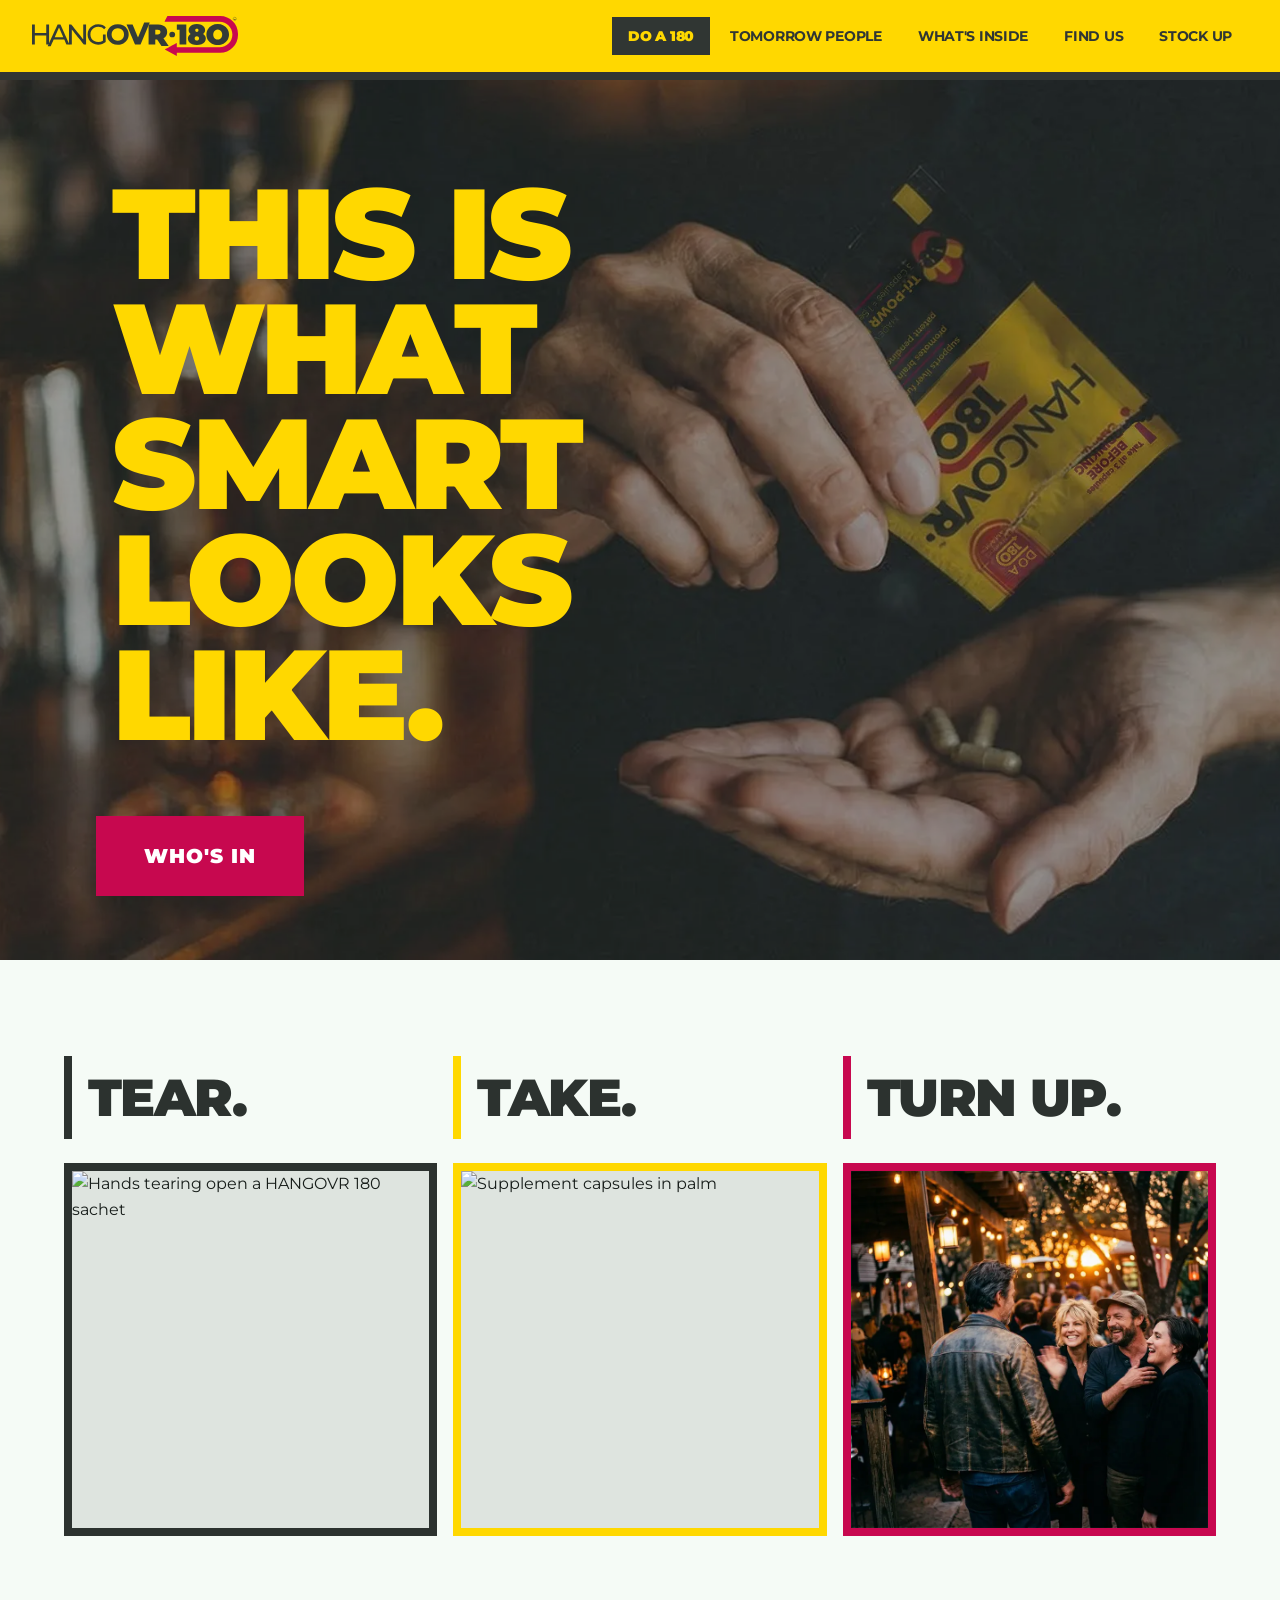
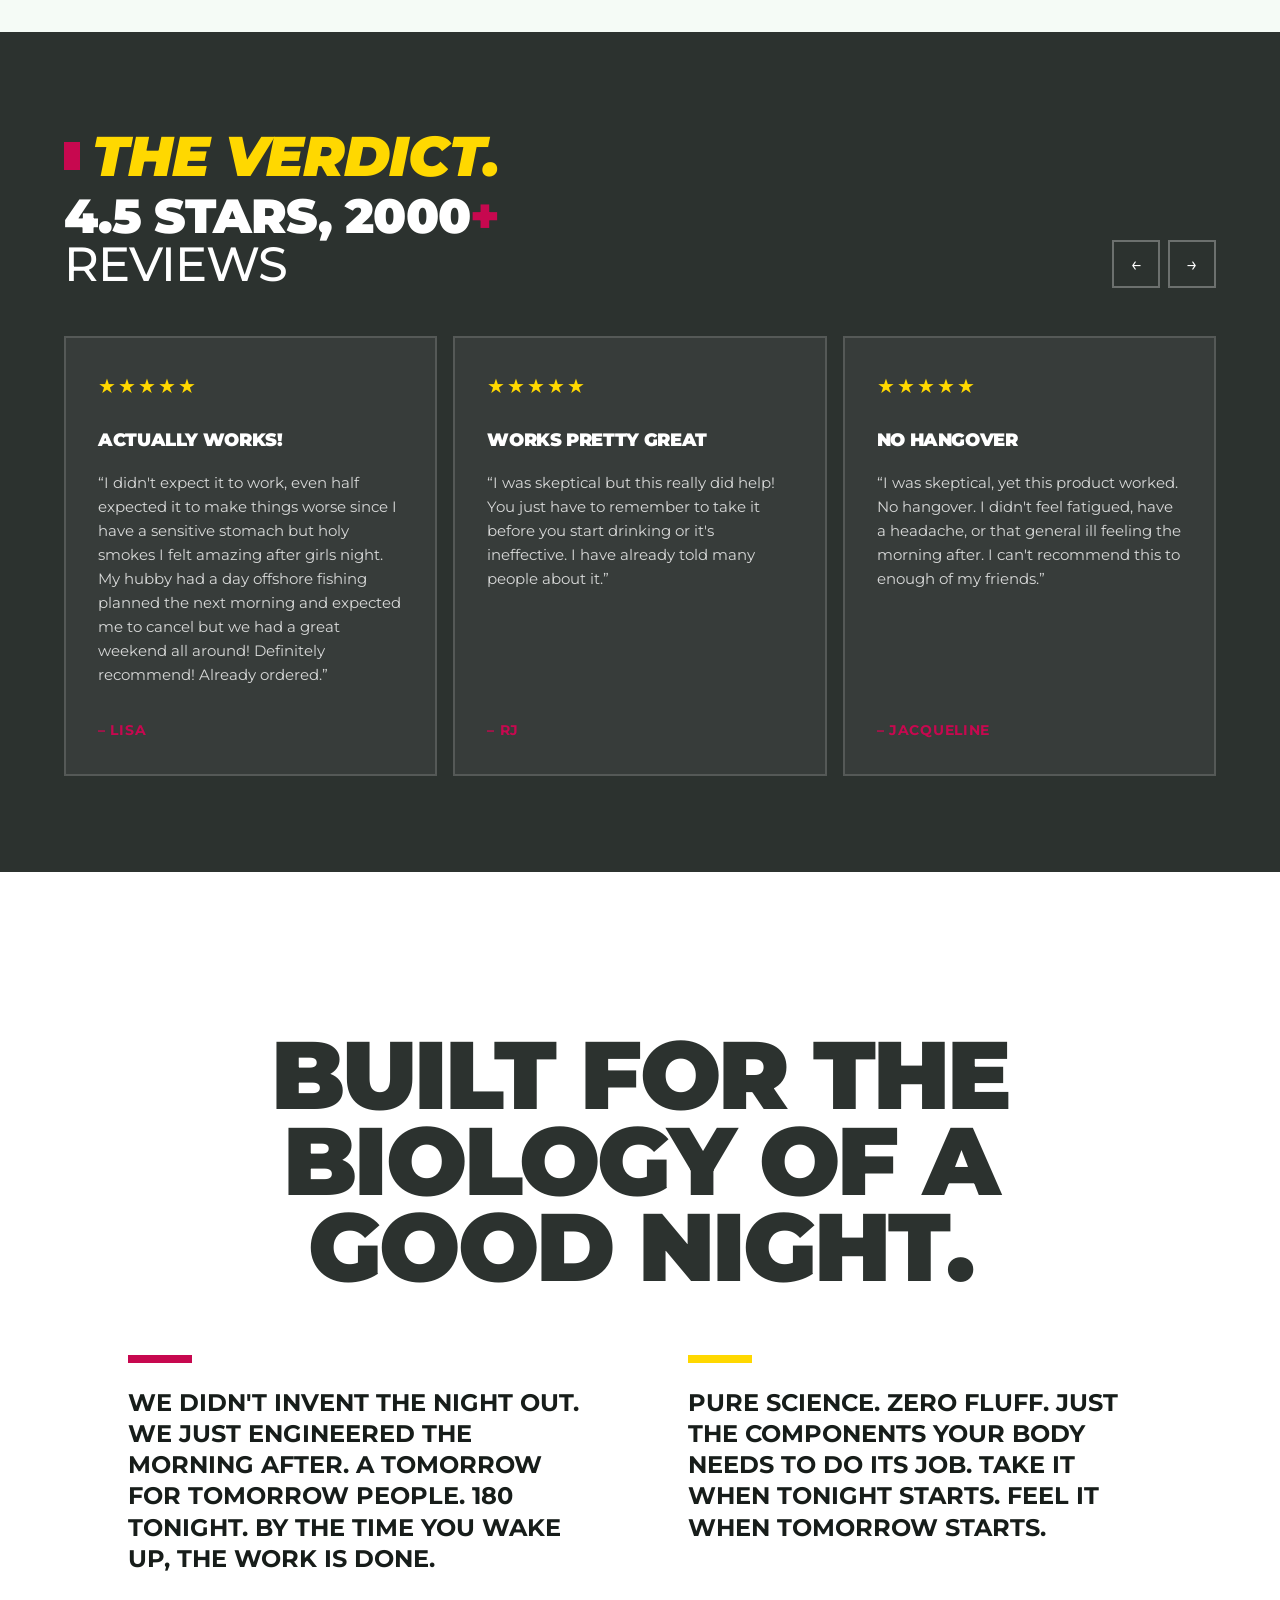
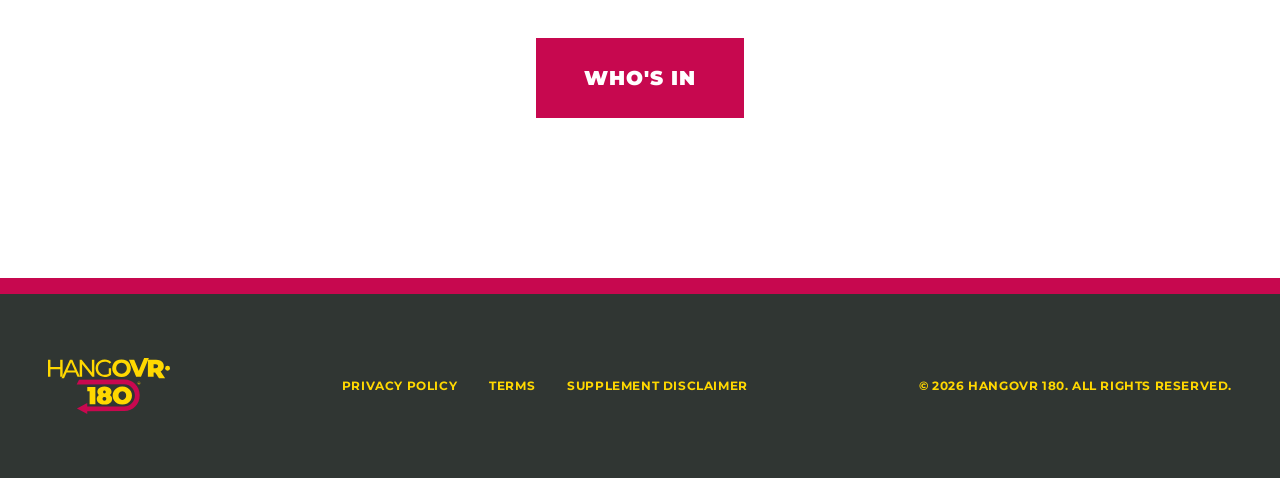
==== doa180.html @ bd564c83 "Add files via upload" ====
<!DOCTYPE html>
<html lang="en">
<head>
<meta charset="utf-8"/>
<meta name="viewport" content="width=device-width, initial-scale=1.0"/>
<title>HANGOVR 180 | DO A 180</title>
<link href="https://fonts.googleapis.com/css2?family=Montserrat:ital,wght@0,400;0,500;0,700;0,900;1,400;1,700&display=swap" rel="stylesheet"/>
<link href="global.css" rel="stylesheet"/>
<style>
/* Hero */
.hero{position:relative;background:#2c322f;min-height:85vh;display:flex;align-items:center;overflow:hidden}
.hero__img{position:absolute;inset:0;width:100%;height:100%;object-fit:cover;opacity:0.55}
.hero__content{position:relative;z-index:2;width:100%;padding:3rem 2rem;display:flex;flex-direction:column;align-items:flex-start}
.hero__headline-wrap{max-width:42rem;padding:2rem}
.hero__headline{font-size:clamp(3rem,10vw,5rem);font-weight:900;text-transform:uppercase;letter-spacing:-0.03em;line-height:0.9;color:#FFD800}
.hero__cta{margin-top:2rem;padding-left:2rem}

/* Steps */
.steps{padding:6rem 2rem;background:#f5fbf6}
.steps__grid{display:grid;grid-template-columns:1fr;gap:3rem}
.step__meta{margin-bottom:1.5rem;display:flex;flex-direction:column;align-items:flex-start}
.step__title{font-size:clamp(2.5rem,5vw,3.25rem);font-weight:900;text-transform:uppercase;letter-spacing:-0.03em;color:#2c322f;padding-left:1rem}
.step__title span{font-weight:400;color:#5a605c}
.step:nth-child(1) .step__title{border-left:8px solid #2c322f}
.step:nth-child(2) .step__title{border-left:8px solid #FFD800}
.step:nth-child(3) .step__title{border-left:8px solid #C7084F}
.step__img-wrap{aspect-ratio:1;overflow:hidden;background:#dee4df}
.step:nth-child(1) .step__img-wrap{border:8px solid #2c322f}
.step:nth-child(2) .step__img-wrap{border:8px solid #FFD800}
.step:nth-child(3) .step__img-wrap{border:8px solid #C7084F}
.step__img-wrap img{width:100%;height:100%;object-fit:cover}

/* Reviews Carousel */
.reviews{background:#2c322f;padding:6rem 2rem;overflow:hidden}
.reviews__inner{max-width:80rem;margin:0 auto}
.reviews__header{display:flex;flex-direction:column;gap:1.5rem;margin-bottom:3rem}
.reviews__header-left{display:flex;flex-direction:column;gap:0.5rem}
.reviews__verdict{display:flex;align-items:center;gap:0.75rem}
.reviews__verdict-accent{width:1rem;height:1.75rem;background:#C7084F;flex-shrink:0}
.reviews__verdict-text{font-size:clamp(2rem,5vw,3.5rem);font-weight:900;font-style:italic;color:#FFD800;text-transform:uppercase;letter-spacing:-0.02em;line-height:1}
.reviews__stats{font-size:clamp(1.75rem,4vw,3rem);font-weight:900;text-transform:uppercase;letter-spacing:-0.02em;line-height:1}
.reviews__stats-yellow{color:#FFD800}
.reviews__stats-red{color:#C7084F}
.reviews__stats-white{color:#fff;font-weight:500}
.reviews__arrows{display:flex;gap:0.5rem;margin-top:0.5rem}
.reviews__arrow{width:3rem;height:3rem;border:2px solid rgba(255,255,255,0.3);background:transparent;color:#fff;display:flex;align-items:center;justify-content:center;font-size:1.25rem;cursor:pointer;transition:all 0.2s}
.reviews__arrow:hover{border-color:#FFD800;color:#FFD800}

.reviews__track-wrap{overflow:hidden;position:relative}
.reviews__track{display:flex;gap:1rem;transition:transform 0.5s ease}
.review-card{width:85%;border:2px solid rgba(255,255,255,0.15);background:rgba(255,255,255,0.05);padding:2rem;display:flex;flex-direction:column;justify-content:space-between;flex-shrink:0}
.review-card__stars{margin-bottom:1.5rem;font-size:1.25rem;letter-spacing:0.1em}
.review-card__star--filled{color:#FFD800}
.review-card__star--empty{color:rgba(255,255,255,0.2)}
.review-card__title{font-size:1.125rem;font-weight:900;text-transform:uppercase;letter-spacing:-0.02em;color:#fff;margin-bottom:1rem}
.review-card__body{font-size:0.9375rem;line-height:1.6;color:rgba(255,255,255,0.8);margin-bottom:2rem;flex-grow:1}
.review-card__name{font-size:0.875rem;font-weight:700;text-transform:uppercase;letter-spacing:0.05em;color:#C7084F}

/* Review dots (mobile only) */
.reviews__dots{display:flex;justify-content:center;gap:0.5rem;margin-top:1.5rem}
.reviews__dot{width:0.5rem;height:0.5rem;border-radius:50%;background:rgba(255,255,255,0.25);border:none;padding:0;cursor:pointer;transition:background 0.2s}
.reviews__dot--active{background:#FFD800}

/* Biology */
.biology{padding:6rem 2rem;background:#ffffff;text-align:center}
.biology__inner{max-width:64rem;margin:0 auto}
.biology__headline{font-size:clamp(3rem,8vw,6rem);font-weight:900;text-transform:uppercase;letter-spacing:-0.03em;color:#2c322f;margin-bottom:4rem;line-height:0.9}
.biology__cols{display:grid;grid-template-columns:1fr;gap:3rem;text-align:left;margin-bottom:4rem}
.biology__bar{width:4rem;height:0.5rem;margin-bottom:1.5rem}
.biology__bar--mag{background:#C7084F}
.biology__bar--yel{background:#FFD800}
.biology__text{font-size:clamp(1.125rem,2vw,1.5rem);font-weight:700;line-height:1.3;text-transform:uppercase}
.biology__cta{text-align:center}

/* Landscape hero overrides */
@media(orientation:landscape) and (max-height:500px){
  .hero{min-height:50vh}
  .hero__headline{font-size:clamp(2rem,6vw,3.5rem)}
  .hero__img{object-position:70% center}
}

@media(min-width:768px){
  .hero__content{padding:4rem}
  .hero__headline-wrap{padding:2rem 3rem}
  .hero__headline{font-size:clamp(5rem,10vw,8rem)}
  .steps{padding:6rem 4rem}
  .steps__grid{grid-template-columns:1fr 1fr 1fr;gap:1rem}
  .reviews{padding:6rem 4rem}
  .reviews__header{flex-direction:row;justify-content:space-between;align-items:flex-end}
  .reviews__arrows{margin-top:0}
  .review-card{width:calc((100% - 2rem) / 3)}
  .reviews__dots{display:none}
  .biology{padding:10rem 4rem}
  .biology__cols{grid-template-columns:1fr 1fr;gap:6rem}
}
</style>
</head>
<body>

<nav class="nav">
  <a href="index.html" class="nav__logo">
    <img src="images/logo.svg" alt="HANGOVR 180"/>
  </a>
  <div class="nav__links">
    <a href="doa180.html" class="nav__link nav__link--active">DO A 180</a>
    <a href="whos-in.html" class="nav__link">TOMORROW PEOPLE</a>
    <a href="inside.html" class="nav__link">WHAT'S INSIDE</a>
    <a href="find-us.html" class="nav__link">FIND US</a>
    <a href="stock-up.html" class="nav__link">STOCK UP</a>
  </div>
  <button class="nav__mobile-btn" aria-label="Open menu" onclick="document.getElementById('mm').classList.toggle('is-open');var o=document.getElementById('mm').classList.contains('is-open');this.setAttribute('aria-label',o?'Close menu':'Open menu')"><svg width="28" height="28" viewBox="0 0 24 24" fill="none" stroke="currentColor" stroke-width="2.5" stroke-linecap="round"><line x1="3" y1="6" x2="21" y2="6"/><line x1="3" y1="12" x2="21" y2="12"/><line x1="3" y1="18" x2="21" y2="18"/></svg></button>
</nav>
<div id="mm" class="mobile-menu">
  <a href="doa180.html">DO A 180</a>
  <a href="whos-in.html">TOMORROW PEOPLE</a>
  <a href="inside.html">WHAT'S INSIDE</a>
  <a href="find-us.html">FIND US</a>
  <a href="stock-up.html">STOCK UP</a>
</div>

<main>

<section class="hero">
  <picture>
    <source media="(max-width:767px)" srcset="images/hero-doa180-mobile-portrait.webp"/>
    <source media="(max-width:1023px) and (orientation:landscape)" srcset="images/hero-doa180-mobile-landscape.webp"/>
    <img src="images/hero-doa180-desktop.webp" alt="Man holding HANGOVR 180 pouch at a bar" class="hero__img"/>
  </picture>
  <div class="hero__content">
    <div class="hero__headline-wrap">
      <h1 class="hero__headline">THIS IS WHAT<br/>SMART LOOKS LIKE.</h1>
    </div>
    <div class="hero__cta">
      <a href="whos-in.html" class="btn-primary">WHO'S IN</a>
    </div>
  </div>
</section>

<section class="steps">
  <div class="steps__grid">
    <div class="step">
      <div class="step__meta"><h3 class="step__title">TEAR.</h3></div>
      <div class="step__img-wrap"><img src="images/step-tear.webp" alt="Hands tearing open a HANGOVR 180 sachet" loading="lazy"/></div>
    </div>
    <div class="step">
      <div class="step__meta"><h3 class="step__title">TAKE.</h3></div>
      <div class="step__img-wrap"><img src="images/step-take.webp" alt="Supplement capsules in palm" loading="lazy"/></div>
    </div>
    <div class="step">
      <div class="step__meta"><h3 class="step__title">TURN UP.</h3></div>
      <div class="step__img-wrap"><img src="images/step-turnup.webp" alt="Crowd at an Austin party" loading="lazy"/></div>
    </div>
  </div>
</section>

<section class="reviews">
  <div class="reviews__inner">
    <div class="reviews__header">
      <div class="reviews__header-left">
        <div class="reviews__verdict">
          <div class="reviews__verdict-accent"></div>
          <span class="reviews__verdict-text">THE VERDICT.</span>
        </div>
        <div class="reviews__stats">
          <span style="color:#fff">4.5 STARS, 2000</span><span class="reviews__stats-red">+</span><br/>
          <span class="reviews__stats-white">REVIEWS</span>
        </div>
      </div>
      <div class="reviews__arrows">
        <button class="reviews__arrow" id="rev-prev" aria-label="Previous reviews">&larr;</button>
        <button class="reviews__arrow" id="rev-next" aria-label="Next reviews">&rarr;</button>
      </div>
    </div>
    <div class="reviews__track-wrap">
      <div class="reviews__track" id="reviews-track"></div>
    </div>
    <div class="reviews__dots" id="reviews-dots"></div>
  </div>
</section>

<section class="biology">
  <div class="biology__inner">
    <h2 class="biology__headline">BUILT FOR THE BIOLOGY OF A GOOD NIGHT.</h2>
    <div class="biology__cols">
      <div>
        <div class="biology__bar biology__bar--mag"></div>
        <p class="biology__text">We didn't invent the night out. We just engineered the morning after. A tomorrow for tomorrow people. 180 tonight. By the time you wake up, the work is done.</p>
      </div>
      <div>
        <div class="biology__bar biology__bar--yel"></div>
        <p class="biology__text">Pure science. Zero fluff. Just the components your body needs to do its job. Take it when tonight starts. Feel it when tomorrow starts.</p>
      </div>
    </div>
    <div class="biology__cta">
      <a href="whos-in.html" class="btn-primary">WHO'S IN</a>
    </div>
  </div>
</section>

</main>

<footer class="footer">
  <div class="footer__brand"><img src="images/footer-logo.svg" alt="HANGOVR 180" class="footer__logo-img"/></div>
  <div class="footer__links">
    <a href="#">Privacy Policy</a>
    <a href="#">Terms</a>
    <a href="#">Supplement Disclaimer</a>
  </div>
  <div class="footer__copy">&copy; 2026 HANGOVR 180. ALL RIGHTS RESERVED.</div>
</footer>

<script>
(function(){
  var reviews = [
    {"name":"Lisa","title":"Actually works!","rating":5,"review":"I didn't expect it to work, even half expected it to make things worse since I have a sensitive stomach but holy smokes I felt amazing after girls night. My hubby had a day offshore fishing planned the next morning and expected me to cancel but we had a great weekend all around! Definitely recommend! Already ordered."},
    {"name":"RJ","title":"Works pretty great","rating":5,"review":"I was skeptical but this really did help! You just have to remember to take it before you start drinking or it's ineffective. I have already told many people about it."},
    {"name":"Jacqueline","title":"No hangover","rating":5,"review":"I was skeptical, yet this product worked. No hangover. I didn't feel fatigued, have a headache, or that general ill feeling the morning after. I can't recommend this to enough of my friends."},
    {"name":"Mckenzie","title":"Works great!","rating":5,"review":"I've tried different brands of these in the past but they never really worked so I was actually surprised at how well these worked! I felt more energetic and less fatigued than usual after taking. Would definitely recommend!"},
    {"name":"Fay","title":"Give a boost","rating":5,"review":"Gave me a noticeable boost after a long night - no heavy grogginess, just a cleaner, more alert feeling. I like that it focuses on proactive cellular protection, so it feels like I'm doing more than just masking symptoms. Easy to take and didn't upset my stomach."},
    {"name":"Bobbie","title":"Kept the hangover away","rating":5,"review":"I decided to try it before a bachelorette party. I usually don't drink much - more than two drinks is rare for me - but that night I definitely indulged. The next morning, I was amazed at how good I felt. This was an absolute life saver!"},
    {"name":"Emma","title":"It actually works with no side jitters!","rating":5,"review":"The girls came over for a cookout and we got into the wine and a shot or two of tequila. I had no headache and no fatigue. I've tried this type of product before, but the amount of caffeine in them gives me that zoomie feeling that I hate. This stuff had no side effects at all."},
    {"name":"Ramona","title":"Awesome","rating":5,"review":"As I've gotten older 2 drinks can give me a headache and this really helped prevent that."},
    {"name":"Herbie","title":"What hangover....","rating":5,"review":"I have tried many remedies to recover from a hangover. This one is the best I've used. Shorter recovery time, more energy, and even waking up on time. I highly recommend this product for those who go out and like to party."},
    {"name":"Brittany","title":"It works!","rating":5,"review":"I was skeptical, but after a night out with the girls, I woke up and realized this stuff is amazing! No groggy head, or sick stomach! I felt so much more energized as well! I love this stuff!"},
    {"name":"Jessica","title":"Great","rating":5,"review":"I got this as a sample. Tried it twice. Then purchased more because I loved that I was waking up more refreshed even if I had not been drinking the night before. Great product."},
    {"name":"Leslie","title":"Was Skeptic - Not Anymore!","rating":5,"review":"I followed the instructions and after a girls' night out, I felt noticeably better than I ever had! I was more productive, less foggy, didn't have a headache or tummy troubles, none of it! I am a believer and it's already in my cart to buy!"},
    {"name":"Irina","title":"Morning definitely brighter","rating":5,"review":"I did feel much better and alert in the morning after a small party. I consumed a few glasses of wine and my overall function was way better. Just three capsules before the drinking and you are set."},
    {"name":"Lee","title":"Great & will recommend","rating":5,"review":"Greatly helped with not getting a terrible hangover the next day. No negative side effects. Definitely helped eliminate nausea and headache the day after."},
    {"name":"Jack","title":"Performed better than most","rating":4,"review":"I've tried a few similar supplements, and Hangovr-180 performed better than most. I took it before drinking, and while I didn't feel completely unaffected the next day, I definitely felt more functional - less groggy, more clear-headed."},
    {"name":"Jennifer","title":"Decent Hangover Protection","rating":4,"review":"Started getting hangovers once I reached a certain phase of life and thought I'd try this. I took the product with water shortly before drinking. I woke up at my normal time without a headache, so this worked pretty well."},
    {"name":"Evan","title":"Much better","rating":5,"review":"I felt less dehydrated and more alert the next day. Noticeable difference in overall well-being and way less discomfort. Less of that yucky hangover feeling."},
    {"name":"Yvonne","title":"It works","rating":5,"review":"We aren't heavy drinkers, but now and then we party. Last time we took Hangovr 180, and felt rested and not sluggish the next morning from drinking the night before. It works!"}
  ];

  var track = document.getElementById('reviews-track');
  var dotsWrap = document.getElementById('reviews-dots');
  var html = '';
  for (var i = 0; i < reviews.length; i++) {
    var r = reviews[i];
    var stars = '';
    for (var s = 0; s < 5; s++) {
      if (s < r.rating) {
        stars += '<span class="review-card__star--filled">&#9733;</span>';
      } else {
        stars += '<span class="review-card__star--empty">&#9734;</span>';
      }
    }
    html += '<div class="review-card">' +
      '<div>' +
      '<div class="review-card__stars">' + stars + '</div>' +
      '<h4 class="review-card__title">' + r.title + '</h4>' +
      '<p class="review-card__body">\u201C' + r.review + '\u201D</p>' +
      '</div>' +
      '<p class="review-card__name">\u2013 ' + r.name.toUpperCase() + '</p>' +
      '</div>';
  }
  track.innerHTML = html;

  var pos = 0;
  var autoTimer;

  function getPerPage() {
    return window.innerWidth >= 768 ? 3 : 1;
  }

  function totalPages() {
    return Math.ceil(reviews.length / getPerPage());
  }

  function buildDots() {
    var tp = totalPages();
    var dotHtml = '';
    for (var d = 0; d < tp; d++) {
      dotHtml += '<button class="reviews__dot' + (d === pos ? ' reviews__dot--active' : '') + '" data-page="' + d + '" aria-label="Go to page ' + (d + 1) + '"></button>';
    }
    dotsWrap.innerHTML = dotHtml;
    var dotBtns = dotsWrap.querySelectorAll('.reviews__dot');
    for (var b = 0; b < dotBtns.length; b++) {
      dotBtns[b].addEventListener('click', function() {
        pos = parseInt(this.getAttribute('data-page'));
        slide();
        updateDots();
        resetAuto();
      });
    }
  }

  function updateDots() {
    var dots = dotsWrap.querySelectorAll('.reviews__dot');
    for (var d = 0; d < dots.length; d++) {
      dots[d].classList.toggle('reviews__dot--active', d === pos);
    }
  }

  function slide() {
    var cards = track.querySelectorAll('.review-card');
    if (!cards.length) return;
    var perPage = getPerPage();
    var cardWidth = cards[0].offsetWidth;
    var gap = 16;
    var offset = pos * (perPage * (cardWidth + gap));
    track.style.transform = 'translateX(-' + offset + 'px)';
  }

  function next() {
    pos = (pos + 1) % totalPages();
    slide();
    updateDots();
  }

  function prev() {
    pos = (pos - 1 + totalPages()) % totalPages();
    slide();
    updateDots();
  }

  function resetAuto() {
    clearInterval(autoTimer);
    autoTimer = setInterval(next, 60000);
  }

  document.getElementById('rev-next').addEventListener('click', function() {
    next();
    resetAuto();
  });

  document.getElementById('rev-prev').addEventListener('click', function() {
    prev();
    resetAuto();
  });

  var startX = 0;
  var isDragging = false;
  track.addEventListener('touchstart', function(e) {
    startX = e.touches[0].clientX;
    isDragging = true;
  }, {passive: true});
  track.addEventListener('touchend', function(e) {
    if (!isDragging) return;
    isDragging = false;
    var diff = startX - e.changedTouches[0].clientX;
    if (Math.abs(diff) > 50) {
      if (diff > 0) next(); else prev();
      resetAuto();
    }
  }, {passive: true});

  window.addEventListener('resize', function() {
    if (pos >= totalPages()) pos = 0;
    buildDots();
    slide();
  });

  buildDots();
  autoTimer = setInterval(next, 60000);
})();
</script>

</body>
</html>
---- global.css ----
/* HANGOVR 180 — Global Styles (v4.1) */
/* Shared across all 6 pages: resets, nav, buttons, footer, mobile menu */

*,*::before,*::after{box-sizing:border-box;margin:0;padding:0}
html{scroll-behavior:smooth}
body{font-family:'Montserrat',sans-serif;background:#f5fbf6;color:#171d1a;-webkit-font-smoothing:antialiased;overflow-x:hidden;line-height:1.6}
img{display:block;max-width:100%;height:auto}
a{text-decoration:none;color:inherit}
button{cursor:pointer;border:none;font-family:'Montserrat',sans-serif}
input{font-family:'Montserrat',sans-serif}

/* Nav */
.nav{position:sticky;top:0;z-index:50;display:flex;justify-content:space-between;align-items:center;width:100%;padding:0 2rem;height:5rem;background:#FFD800;border-bottom:8px solid #303633}
.nav__logo img{height:2.5rem;width:auto}
.nav__links{display:none;align-items:center;gap:0.25rem}
.nav__link{color:#303633;font-weight:700;padding:0.5rem 1rem;font-size:0.875rem;text-transform:uppercase;letter-spacing:-0.02em}
.nav__link:hover{background:#C7084F;color:#fff}
.nav__link--active{background:#303633;color:#FFD800;font-weight:900}
.nav__link--active:hover{background:#303633;color:#FFD800}
.nav__mobile-btn{display:flex;align-items:center;background:transparent;color:#303633;padding:0.5rem;margin-left:auto}
.nav__mobile-btn svg{display:block}

/* Mobile Menu */
.mobile-menu{display:none;position:fixed;top:calc(5rem + 8px);left:0;right:0;bottom:0;background:#303633;z-index:49;flex-direction:column;padding:2rem;gap:0}
.mobile-menu.is-open{display:flex}
.mobile-menu a{color:#FFD800;font-weight:900;font-size:1.5rem;text-transform:uppercase;letter-spacing:-0.02em;padding:1rem 0;border-bottom:4px solid rgba(255,216,0,0.2)}
.mobile-menu a:last-child{border-bottom:none}

/* Buttons */
.btn-primary{background:#C7084F;color:#fff;padding:1.5rem 3rem;font-size:1.25rem;font-weight:900;text-transform:uppercase;letter-spacing:0.05em;border-radius:0;display:inline-block;text-align:center}
.btn-primary:hover{background:#FFD800;color:#2c322f}
.btn-primary--light:hover{background:#303633;color:#FFD800}
.btn-secondary{background:#FFD800;color:#303633;padding:1.5rem 3rem;font-size:1.25rem;font-weight:900;text-transform:uppercase;letter-spacing:0.05em;border-radius:0;display:inline-block;text-align:center}
.btn-secondary:hover{background:#C7084F;color:#fff}
.btn-dark{background:#303633;color:#FFD800;padding:1.25rem 2.5rem;font-size:0.875rem;font-weight:900;text-transform:uppercase;letter-spacing:0.05em;border-radius:0;display:inline-block;text-align:center;white-space:nowrap;border:none;cursor:pointer;font-family:'Montserrat',sans-serif}
.btn-dark:hover{background:#C7084F;color:#fff}

/* Footer */
.footer{background:#303633;border-top:16px solid #C7084F;padding:3rem 1.5rem;display:flex;flex-direction:column;align-items:center;gap:2rem}
.footer__brand{display:flex;align-items:center}
.footer__logo-img{height:3.5rem;width:auto}
.footer__links{display:flex;flex-wrap:wrap;justify-content:center;gap:2rem}
.footer__links a{font-size:0.875rem;font-weight:700;text-transform:uppercase;letter-spacing:0.05em;color:#FFD800}
.footer__links a:hover{text-decoration:underline;text-decoration-thickness:4px}
.footer__copy{font-size:0.75rem;font-weight:700;text-transform:uppercase;letter-spacing:0.05em;color:#FFD800}

/* Nav breakpoint: 1024px (keeps hamburger on landscape phones) */
@media(min-width:1024px){
  .nav__links{display:flex}
  .nav__mobile-btn{display:none}
}

/* Footer breakpoint: 768px (row layout works fine at landscape phone widths) */
@media(min-width:768px){
  .footer{flex-direction:row;justify-content:space-between;align-items:center;padding:4rem 3rem}
  .footer__links a{font-size:0.75rem}
}
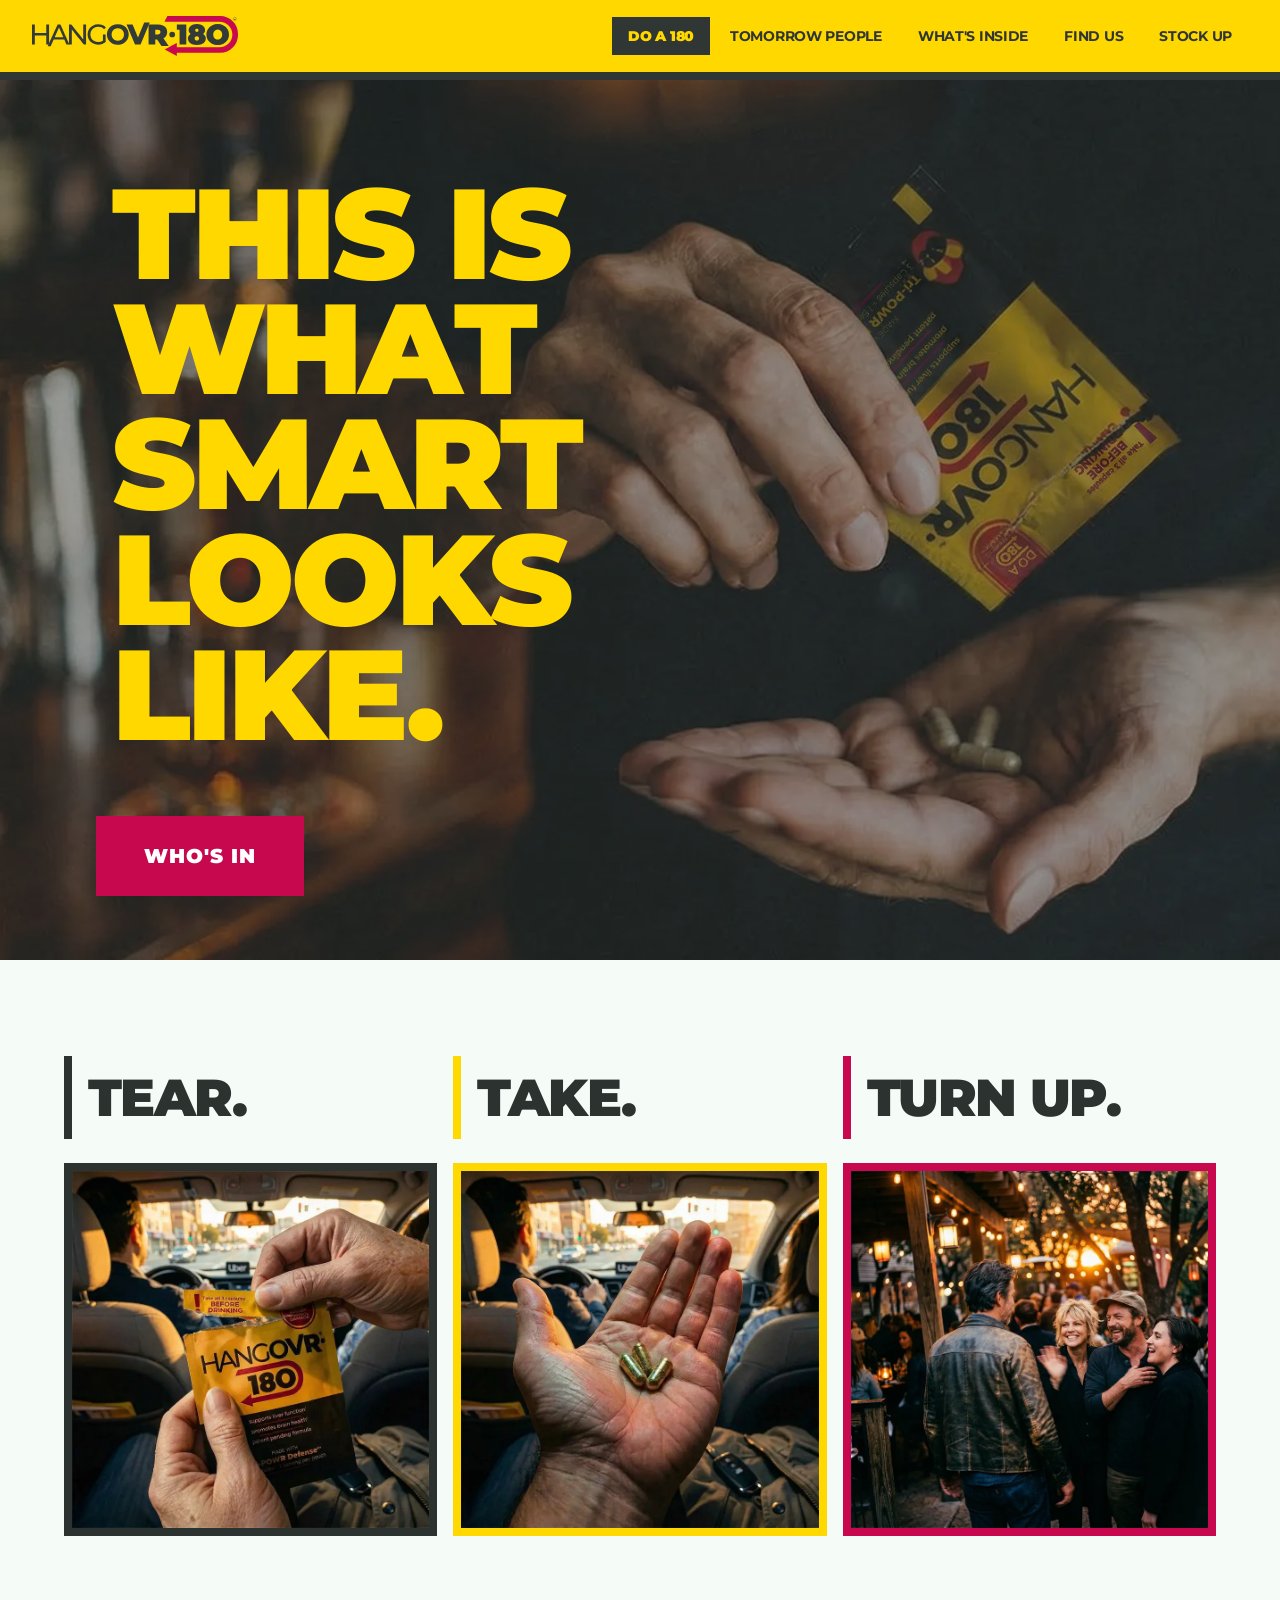
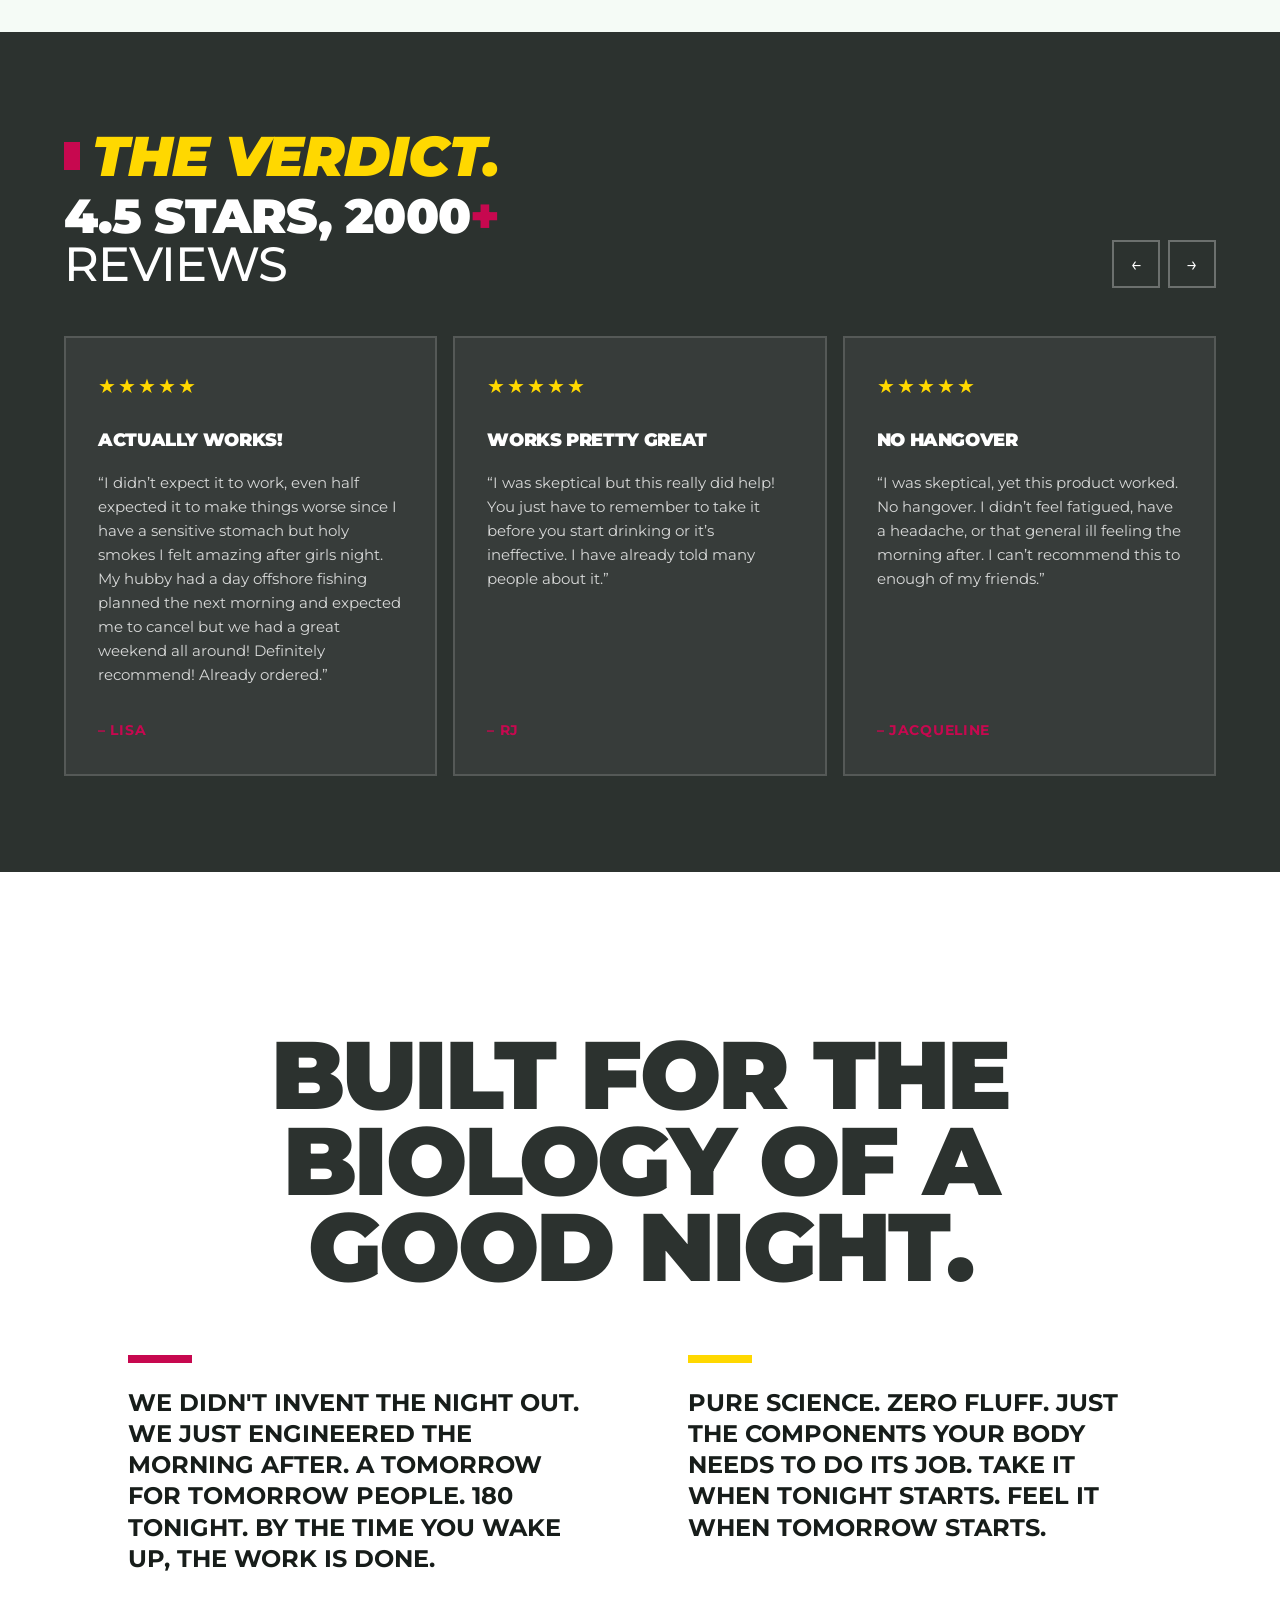
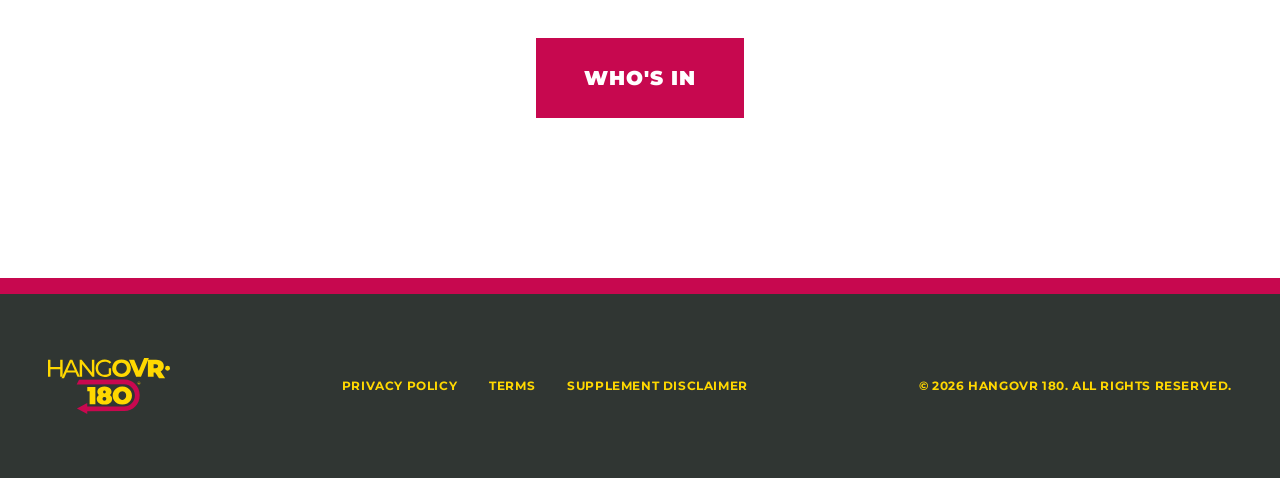
==== commit 8db2915a: "Add files via upload" ====
--- a/doa180.html
+++ b/doa180.html
@@ -7,7 +7,6 @@
 <link href="https://fonts.googleapis.com/css2?family=Montserrat:ital,wght@0,400;0,500;0,700;0,900;1,400;1,700&display=swap" rel="stylesheet"/>
 <link href="global.css" rel="stylesheet"/>
 <style>
-/* Hero */
 .hero{position:relative;background:#2c322f;min-height:85vh;display:flex;align-items:center;overflow:hidden}
 .hero__img{position:absolute;inset:0;width:100%;height:100%;object-fit:cover;opacity:0.55}
 .hero__content{position:relative;z-index:2;width:100%;padding:3rem 2rem;display:flex;flex-direction:column;align-items:flex-start}
@@ -15,7 +14,6 @@
 .hero__headline{font-size:clamp(3rem,10vw,5rem);font-weight:900;text-transform:uppercase;letter-spacing:-0.03em;line-height:0.9;color:#FFD800}
 .hero__cta{margin-top:2rem;padding-left:2rem}
 
-/* Steps */
 .steps{padding:6rem 2rem;background:#f5fbf6}
 .steps__grid{display:grid;grid-template-columns:1fr;gap:3rem}
 .step__meta{margin-bottom:1.5rem;display:flex;flex-direction:column;align-items:flex-start}
@@ -30,7 +28,6 @@
 .step:nth-child(3) .step__img-wrap{border:8px solid #C7084F}
 .step__img-wrap img{width:100%;height:100%;object-fit:cover}
 
-/* Reviews Carousel */
 .reviews{background:#2c322f;padding:6rem 2rem;overflow:hidden}
 .reviews__inner{max-width:80rem;margin:0 auto}
 .reviews__header{display:flex;flex-direction:column;gap:1.5rem;margin-bottom:3rem}
@@ -39,13 +36,11 @@
 .reviews__verdict-accent{width:1rem;height:1.75rem;background:#C7084F;flex-shrink:0}
 .reviews__verdict-text{font-size:clamp(2rem,5vw,3.5rem);font-weight:900;font-style:italic;color:#FFD800;text-transform:uppercase;letter-spacing:-0.02em;line-height:1}
 .reviews__stats{font-size:clamp(1.75rem,4vw,3rem);font-weight:900;text-transform:uppercase;letter-spacing:-0.02em;line-height:1}
-.reviews__stats-yellow{color:#FFD800}
 .reviews__stats-red{color:#C7084F}
 .reviews__stats-white{color:#fff;font-weight:500}
 .reviews__arrows{display:flex;gap:0.5rem;margin-top:0.5rem}
 .reviews__arrow{width:3rem;height:3rem;border:2px solid rgba(255,255,255,0.3);background:transparent;color:#fff;display:flex;align-items:center;justify-content:center;font-size:1.25rem;cursor:pointer;transition:all 0.2s}
 .reviews__arrow:hover{border-color:#FFD800;color:#FFD800}
-
 .reviews__track-wrap{overflow:hidden;position:relative}
 .reviews__track{display:flex;gap:1rem;transition:transform 0.5s ease}
 .review-card{width:85%;border:2px solid rgba(255,255,255,0.15);background:rgba(255,255,255,0.05);padding:2rem;display:flex;flex-direction:column;justify-content:space-between;flex-shrink:0}
@@ -55,13 +50,10 @@
 .review-card__title{font-size:1.125rem;font-weight:900;text-transform:uppercase;letter-spacing:-0.02em;color:#fff;margin-bottom:1rem}
 .review-card__body{font-size:0.9375rem;line-height:1.6;color:rgba(255,255,255,0.8);margin-bottom:2rem;flex-grow:1}
 .review-card__name{font-size:0.875rem;font-weight:700;text-transform:uppercase;letter-spacing:0.05em;color:#C7084F}
-
-/* Review dots (mobile only) */
 .reviews__dots{display:flex;justify-content:center;gap:0.5rem;margin-top:1.5rem}
 .reviews__dot{width:0.5rem;height:0.5rem;border-radius:50%;background:rgba(255,255,255,0.25);border:none;padding:0;cursor:pointer;transition:background 0.2s}
 .reviews__dot--active{background:#FFD800}
 
-/* Biology */
 .biology{padding:6rem 2rem;background:#ffffff;text-align:center}
 .biology__inner{max-width:64rem;margin:0 auto}
 .biology__headline{font-size:clamp(3rem,8vw,6rem);font-weight:900;text-transform:uppercase;letter-spacing:-0.03em;color:#2c322f;margin-bottom:4rem;line-height:0.9}
@@ -72,35 +64,37 @@
 .biology__text{font-size:clamp(1.125rem,2vw,1.5rem);font-weight:700;line-height:1.3;text-transform:uppercase}
 .biology__cta{text-align:center}
 
-/* Landscape hero overrides */
+/* Landscape hero */
 @media(orientation:landscape) and (max-height:500px){
   .hero{min-height:50vh}
   .hero__headline{font-size:clamp(2rem,6vw,3.5rem)}
   .hero__img{object-position:70% center}
 }
 
+/* 768px — 2-col layouts, header row, biology cols */
 @media(min-width:768px){
+  .reviews__header{flex-direction:row;justify-content:space-between;align-items:flex-end}
+  .reviews__arrows{margin-top:0}
+  .biology__cols{grid-template-columns:1fr 1fr;gap:6rem}
+}
+
+/* 1024px — 3-col grids, generous padding, headline bump, review 3-up */
+@media(min-width:1024px){
   .hero__content{padding:4rem}
   .hero__headline-wrap{padding:2rem 3rem}
   .hero__headline{font-size:clamp(5rem,10vw,8rem)}
   .steps{padding:6rem 4rem}
   .steps__grid{grid-template-columns:1fr 1fr 1fr;gap:1rem}
   .reviews{padding:6rem 4rem}
-  .reviews__header{flex-direction:row;justify-content:space-between;align-items:flex-end}
-  .reviews__arrows{margin-top:0}
   .review-card{width:calc((100% - 2rem) / 3)}
   .reviews__dots{display:none}
   .biology{padding:10rem 4rem}
-  .biology__cols{grid-template-columns:1fr 1fr;gap:6rem}
 }
 </style>
 </head>
 <body>
-
 <nav class="nav">
-  <a href="index.html" class="nav__logo">
-    <img src="images/logo.svg" alt="HANGOVR 180"/>
-  </a>
+  <a href="index.html" class="nav__logo"><img src="images/logo.svg" alt="HANGOVR 180"/></a>
   <div class="nav__links">
     <a href="doa180.html" class="nav__link nav__link--active">DO A 180</a>
     <a href="whos-in.html" class="nav__link">TOMORROW PEOPLE</a>
@@ -111,15 +105,9 @@
   <button class="nav__mobile-btn" aria-label="Open menu" onclick="document.getElementById('mm').classList.toggle('is-open');var o=document.getElementById('mm').classList.contains('is-open');this.setAttribute('aria-label',o?'Close menu':'Open menu')"><svg width="28" height="28" viewBox="0 0 24 24" fill="none" stroke="currentColor" stroke-width="2.5" stroke-linecap="round"><line x1="3" y1="6" x2="21" y2="6"/><line x1="3" y1="12" x2="21" y2="12"/><line x1="3" y1="18" x2="21" y2="18"/></svg></button>
 </nav>
 <div id="mm" class="mobile-menu">
-  <a href="doa180.html">DO A 180</a>
-  <a href="whos-in.html">TOMORROW PEOPLE</a>
-  <a href="inside.html">WHAT'S INSIDE</a>
-  <a href="find-us.html">FIND US</a>
-  <a href="stock-up.html">STOCK UP</a>
+  <a href="doa180.html">DO A 180</a><a href="whos-in.html">TOMORROW PEOPLE</a><a href="inside.html">WHAT'S INSIDE</a><a href="find-us.html">FIND US</a><a href="stock-up.html">STOCK UP</a>
 </div>
-
 <main>
-
 <section class="hero">
   <picture>
     <source media="(max-width:767px)" srcset="images/hero-doa180-mobile-portrait.webp"/>
@@ -127,234 +115,72 @@
     <img src="images/hero-doa180-desktop.webp" alt="Man holding HANGOVR 180 pouch at a bar" class="hero__img"/>
   </picture>
   <div class="hero__content">
-    <div class="hero__headline-wrap">
-      <h1 class="hero__headline">THIS IS WHAT<br/>SMART LOOKS LIKE.</h1>
-    </div>
-    <div class="hero__cta">
-      <a href="whos-in.html" class="btn-primary">WHO'S IN</a>
-    </div>
+    <div class="hero__headline-wrap"><h1 class="hero__headline">THIS IS WHAT<br/>SMART LOOKS LIKE.</h1></div>
+    <div class="hero__cta"><a href="whos-in.html" class="btn-primary">WHO'S IN</a></div>
   </div>
 </section>
-
 <section class="steps">
   <div class="steps__grid">
-    <div class="step">
-      <div class="step__meta"><h3 class="step__title">TEAR.</h3></div>
-      <div class="step__img-wrap"><img src="images/step-tear.webp" alt="Hands tearing open a HANGOVR 180 sachet" loading="lazy"/></div>
-    </div>
-    <div class="step">
-      <div class="step__meta"><h3 class="step__title">TAKE.</h3></div>
-      <div class="step__img-wrap"><img src="images/step-take.webp" alt="Supplement capsules in palm" loading="lazy"/></div>
-    </div>
-    <div class="step">
-      <div class="step__meta"><h3 class="step__title">TURN UP.</h3></div>
-      <div class="step__img-wrap"><img src="images/step-turnup.webp" alt="Crowd at an Austin party" loading="lazy"/></div>
-    </div>
+    <div class="step"><div class="step__meta"><h3 class="step__title">TEAR.</h3></div><div class="step__img-wrap"><img src="images/step-tear.webp" alt="Hands tearing open a HANGOVR 180 sachet" loading="lazy"/></div></div>
+    <div class="step"><div class="step__meta"><h3 class="step__title">TAKE.</h3></div><div class="step__img-wrap"><img src="images/step-take.webp" alt="Supplement capsules in palm" loading="lazy"/></div></div>
+    <div class="step"><div class="step__meta"><h3 class="step__title">TURN UP.</h3></div><div class="step__img-wrap"><img src="images/step-turnup.webp" alt="Crowd at an Austin party" loading="lazy"/></div></div>
   </div>
 </section>
-
 <section class="reviews">
   <div class="reviews__inner">
     <div class="reviews__header">
       <div class="reviews__header-left">
-        <div class="reviews__verdict">
-          <div class="reviews__verdict-accent"></div>
-          <span class="reviews__verdict-text">THE VERDICT.</span>
-        </div>
-        <div class="reviews__stats">
-          <span style="color:#fff">4.5 STARS, 2000</span><span class="reviews__stats-red">+</span><br/>
-          <span class="reviews__stats-white">REVIEWS</span>
-        </div>
+        <div class="reviews__verdict"><div class="reviews__verdict-accent"></div><span class="reviews__verdict-text">THE VERDICT.</span></div>
+        <div class="reviews__stats"><span style="color:#fff">4.5 STARS, 2000</span><span class="reviews__stats-red">+</span><br/><span class="reviews__stats-white">REVIEWS</span></div>
       </div>
       <div class="reviews__arrows">
         <button class="reviews__arrow" id="rev-prev" aria-label="Previous reviews">&larr;</button>
         <button class="reviews__arrow" id="rev-next" aria-label="Next reviews">&rarr;</button>
       </div>
     </div>
-    <div class="reviews__track-wrap">
-      <div class="reviews__track" id="reviews-track"></div>
-    </div>
+    <div class="reviews__track-wrap"><div class="reviews__track" id="reviews-track"></div></div>
     <div class="reviews__dots" id="reviews-dots"></div>
   </div>
 </section>
-
 <section class="biology">
   <div class="biology__inner">
     <h2 class="biology__headline">BUILT FOR THE BIOLOGY OF A GOOD NIGHT.</h2>
     <div class="biology__cols">
-      <div>
-        <div class="biology__bar biology__bar--mag"></div>
-        <p class="biology__text">We didn't invent the night out. We just engineered the morning after. A tomorrow for tomorrow people. 180 tonight. By the time you wake up, the work is done.</p>
-      </div>
-      <div>
-        <div class="biology__bar biology__bar--yel"></div>
-        <p class="biology__text">Pure science. Zero fluff. Just the components your body needs to do its job. Take it when tonight starts. Feel it when tomorrow starts.</p>
-      </div>
+      <div><div class="biology__bar biology__bar--mag"></div><p class="biology__text">We didn't invent the night out. We just engineered the morning after. A tomorrow for tomorrow people. 180 tonight. By the time you wake up, the work is done.</p></div>
+      <div><div class="biology__bar biology__bar--yel"></div><p class="biology__text">Pure science. Zero fluff. Just the components your body needs to do its job. Take it when tonight starts. Feel it when tomorrow starts.</p></div>
     </div>
-    <div class="biology__cta">
-      <a href="whos-in.html" class="btn-primary">WHO'S IN</a>
-    </div>
+    <div class="biology__cta"><a href="whos-in.html" class="btn-primary">WHO'S IN</a></div>
   </div>
 </section>
-
 </main>
-
 <footer class="footer">
   <div class="footer__brand"><img src="images/footer-logo.svg" alt="HANGOVR 180" class="footer__logo-img"/></div>
-  <div class="footer__links">
-    <a href="#">Privacy Policy</a>
-    <a href="#">Terms</a>
-    <a href="#">Supplement Disclaimer</a>
-  </div>
+  <div class="footer__links"><a href="#">Privacy Policy</a><a href="#">Terms</a><a href="#">Supplement Disclaimer</a></div>
   <div class="footer__copy">&copy; 2026 HANGOVR 180. ALL RIGHTS RESERVED.</div>
 </footer>
-
 <script>
 (function(){
-  var reviews = [
-    {"name":"Lisa","title":"Actually works!","rating":5,"review":"I didn't expect it to work, even half expected it to make things worse since I have a sensitive stomach but holy smokes I felt amazing after girls night. My hubby had a day offshore fishing planned the next morning and expected me to cancel but we had a great weekend all around! Definitely recommend! Already ordered."},
-    {"name":"RJ","title":"Works pretty great","rating":5,"review":"I was skeptical but this really did help! You just have to remember to take it before you start drinking or it's ineffective. I have already told many people about it."},
-    {"name":"Jacqueline","title":"No hangover","rating":5,"review":"I was skeptical, yet this product worked. No hangover. I didn't feel fatigued, have a headache, or that general ill feeling the morning after. I can't recommend this to enough of my friends."},
-    {"name":"Mckenzie","title":"Works great!","rating":5,"review":"I've tried different brands of these in the past but they never really worked so I was actually surprised at how well these worked! I felt more energetic and less fatigued than usual after taking. Would definitely recommend!"},
-    {"name":"Fay","title":"Give a boost","rating":5,"review":"Gave me a noticeable boost after a long night - no heavy grogginess, just a cleaner, more alert feeling. I like that it focuses on proactive cellular protection, so it feels like I'm doing more than just masking symptoms. Easy to take and didn't upset my stomach."},
-    {"name":"Bobbie","title":"Kept the hangover away","rating":5,"review":"I decided to try it before a bachelorette party. I usually don't drink much - more than two drinks is rare for me - but that night I definitely indulged. The next morning, I was amazed at how good I felt. This was an absolute life saver!"},
-    {"name":"Emma","title":"It actually works with no side jitters!","rating":5,"review":"The girls came over for a cookout and we got into the wine and a shot or two of tequila. I had no headache and no fatigue. I've tried this type of product before, but the amount of caffeine in them gives me that zoomie feeling that I hate. This stuff had no side effects at all."},
-    {"name":"Ramona","title":"Awesome","rating":5,"review":"As I've gotten older 2 drinks can give me a headache and this really helped prevent that."},
-    {"name":"Herbie","title":"What hangover....","rating":5,"review":"I have tried many remedies to recover from a hangover. This one is the best I've used. Shorter recovery time, more energy, and even waking up on time. I highly recommend this product for those who go out and like to party."},
-    {"name":"Brittany","title":"It works!","rating":5,"review":"I was skeptical, but after a night out with the girls, I woke up and realized this stuff is amazing! No groggy head, or sick stomach! I felt so much more energized as well! I love this stuff!"},
-    {"name":"Jessica","title":"Great","rating":5,"review":"I got this as a sample. Tried it twice. Then purchased more because I loved that I was waking up more refreshed even if I had not been drinking the night before. Great product."},
-    {"name":"Leslie","title":"Was Skeptic - Not Anymore!","rating":5,"review":"I followed the instructions and after a girls' night out, I felt noticeably better than I ever had! I was more productive, less foggy, didn't have a headache or tummy troubles, none of it! I am a believer and it's already in my cart to buy!"},
-    {"name":"Irina","title":"Morning definitely brighter","rating":5,"review":"I did feel much better and alert in the morning after a small party. I consumed a few glasses of wine and my overall function was way better. Just three capsules before the drinking and you are set."},
-    {"name":"Lee","title":"Great & will recommend","rating":5,"review":"Greatly helped with not getting a terrible hangover the next day. No negative side effects. Definitely helped eliminate nausea and headache the day after."},
-    {"name":"Jack","title":"Performed better than most","rating":4,"review":"I've tried a few similar supplements, and Hangovr-180 performed better than most. I took it before drinking, and while I didn't feel completely unaffected the next day, I definitely felt more functional - less groggy, more clear-headed."},
-    {"name":"Jennifer","title":"Decent Hangover Protection","rating":4,"review":"Started getting hangovers once I reached a certain phase of life and thought I'd try this. I took the product with water shortly before drinking. I woke up at my normal time without a headache, so this worked pretty well."},
-    {"name":"Evan","title":"Much better","rating":5,"review":"I felt less dehydrated and more alert the next day. Noticeable difference in overall well-being and way less discomfort. Less of that yucky hangover feeling."},
-    {"name":"Yvonne","title":"It works","rating":5,"review":"We aren't heavy drinkers, but now and then we party. Last time we took Hangovr 180, and felt rested and not sluggish the next morning from drinking the night before. It works!"}
-  ];
-
-  var track = document.getElementById('reviews-track');
-  var dotsWrap = document.getElementById('reviews-dots');
-  var html = '';
-  for (var i = 0; i < reviews.length; i++) {
-    var r = reviews[i];
-    var stars = '';
-    for (var s = 0; s < 5; s++) {
-      if (s < r.rating) {
-        stars += '<span class="review-card__star--filled">&#9733;</span>';
-      } else {
-        stars += '<span class="review-card__star--empty">&#9734;</span>';
-      }
-    }
-    html += '<div class="review-card">' +
-      '<div>' +
-      '<div class="review-card__stars">' + stars + '</div>' +
-      '<h4 class="review-card__title">' + r.title + '</h4>' +
-      '<p class="review-card__body">\u201C' + r.review + '\u201D</p>' +
-      '</div>' +
-      '<p class="review-card__name">\u2013 ' + r.name.toUpperCase() + '</p>' +
-      '</div>';
-  }
-  track.innerHTML = html;
-
-  var pos = 0;
-  var autoTimer;
-
-  function getPerPage() {
-    return window.innerWidth >= 768 ? 3 : 1;
-  }
-
-  function totalPages() {
-    return Math.ceil(reviews.length / getPerPage());
-  }
-
-  function buildDots() {
-    var tp = totalPages();
-    var dotHtml = '';
-    for (var d = 0; d < tp; d++) {
-      dotHtml += '<button class="reviews__dot' + (d === pos ? ' reviews__dot--active' : '') + '" data-page="' + d + '" aria-label="Go to page ' + (d + 1) + '"></button>';
-    }
-    dotsWrap.innerHTML = dotHtml;
-    var dotBtns = dotsWrap.querySelectorAll('.reviews__dot');
-    for (var b = 0; b < dotBtns.length; b++) {
-      dotBtns[b].addEventListener('click', function() {
-        pos = parseInt(this.getAttribute('data-page'));
-        slide();
-        updateDots();
-        resetAuto();
-      });
-    }
-  }
-
-  function updateDots() {
-    var dots = dotsWrap.querySelectorAll('.reviews__dot');
-    for (var d = 0; d < dots.length; d++) {
-      dots[d].classList.toggle('reviews__dot--active', d === pos);
-    }
-  }
-
-  function slide() {
-    var cards = track.querySelectorAll('.review-card');
-    if (!cards.length) return;
-    var perPage = getPerPage();
-    var cardWidth = cards[0].offsetWidth;
-    var gap = 16;
-    var offset = pos * (perPage * (cardWidth + gap));
-    track.style.transform = 'translateX(-' + offset + 'px)';
-  }
-
-  function next() {
-    pos = (pos + 1) % totalPages();
-    slide();
-    updateDots();
-  }
-
-  function prev() {
-    pos = (pos - 1 + totalPages()) % totalPages();
-    slide();
-    updateDots();
-  }
-
-  function resetAuto() {
-    clearInterval(autoTimer);
-    autoTimer = setInterval(next, 60000);
-  }
-
-  document.getElementById('rev-next').addEventListener('click', function() {
-    next();
-    resetAuto();
-  });
-
-  document.getElementById('rev-prev').addEventListener('click', function() {
-    prev();
-    resetAuto();
-  });
-
-  var startX = 0;
-  var isDragging = false;
-  track.addEventListener('touchstart', function(e) {
-    startX = e.touches[0].clientX;
-    isDragging = true;
-  }, {passive: true});
-  track.addEventListener('touchend', function(e) {
-    if (!isDragging) return;
-    isDragging = false;
-    var diff = startX - e.changedTouches[0].clientX;
-    if (Math.abs(diff) > 50) {
-      if (diff > 0) next(); else prev();
-      resetAuto();
-    }
-  }, {passive: true});
-
-  window.addEventListener('resize', function() {
-    if (pos >= totalPages()) pos = 0;
-    buildDots();
-    slide();
-  });
-
-  buildDots();
-  autoTimer = setInterval(next, 60000);
+  var reviews=[{"name":"Lisa","title":"Actually works!","rating":5,"review":"I didn\u2019t expect it to work, even half expected it to make things worse since I have a sensitive stomach but holy smokes I felt amazing after girls night. My hubby had a day offshore fishing planned the next morning and expected me to cancel but we had a great weekend all around! Definitely recommend! Already ordered."},{"name":"RJ","title":"Works pretty great","rating":5,"review":"I was skeptical but this really did help! You just have to remember to take it before you start drinking or it\u2019s ineffective. I have already told many people about it."},{"name":"Jacqueline","title":"No hangover","rating":5,"review":"I was skeptical, yet this product worked. No hangover. I didn\u2019t feel fatigued, have a headache, or that general ill feeling the morning after. I can\u2019t recommend this to enough of my friends."},{"name":"Mckenzie","title":"Works great!","rating":5,"review":"I\u2019ve tried different brands of these in the past but they never really worked so I was actually surprised at how well these worked! I felt more energetic and less fatigued than usual after taking. Would definitely recommend!"},{"name":"Fay","title":"Give a boost","rating":5,"review":"Gave me a noticeable boost after a long night - no heavy grogginess, just a cleaner, more alert feeling. I like that it focuses on proactive cellular protection, so it feels like I\u2019m doing more than just masking symptoms. Easy to take and didn\u2019t upset my stomach."},{"name":"Bobbie","title":"Kept the hangover away","rating":5,"review":"I decided to try it before a bachelorette party. I usually don\u2019t drink much - more than two drinks is rare for me - but that night I definitely indulged. The next morning, I was amazed at how good I felt. This was an absolute life saver!"},{"name":"Emma","title":"It actually works with no side jitters!","rating":5,"review":"The girls came over for a cookout and we got into the wine and a shot or two of tequila. I had no headache and no fatigue. I\u2019ve tried this type of product before, but the amount of caffeine in them gives me that zoomie feeling that I hate. This stuff had no side effects at all."},{"name":"Ramona","title":"Awesome","rating":5,"review":"As I\u2019ve gotten older 2 drinks can give me a headache and this really helped prevent that."},{"name":"Herbie","title":"What hangover....","rating":5,"review":"I have tried many remedies to recover from a hangover. This one is the best I\u2019ve used. Shorter recovery time, more energy, and even waking up on time. I highly recommend this product for those who go out and like to party."},{"name":"Brittany","title":"It works!","rating":5,"review":"I was skeptical, but after a night out with the girls, I woke up and realized this stuff is amazing! No groggy head, or sick stomach! I felt so much more energized as well! I love this stuff!"},{"name":"Jessica","title":"Great","rating":5,"review":"I got this as a sample. Tried it twice. Then purchased more because I loved that I was waking up more refreshed even if I had not been drinking the night before. Great product."},{"name":"Leslie","title":"Was Skeptic - Not Anymore!","rating":5,"review":"I followed the instructions and after a girls\u2019 night out, I felt noticeably better than I ever had! I was more productive, less foggy, didn\u2019t have a headache or tummy troubles, none of it! I am a believer and it\u2019s already in my cart to buy!"},{"name":"Irina","title":"Morning definitely brighter","rating":5,"review":"I did feel much better and alert in the morning after a small party. I consumed a few glasses of wine and my overall function was way better. Just three capsules before the drinking and you are set."},{"name":"Lee","title":"Great & will recommend","rating":5,"review":"Greatly helped with not getting a terrible hangover the next day. No negative side effects. Definitely helped eliminate nausea and headache the day after."},{"name":"Jack","title":"Performed better than most","rating":4,"review":"I\u2019ve tried a few similar supplements, and Hangovr-180 performed better than most. I took it before drinking, and while I didn\u2019t feel completely unaffected the next day, I definitely felt more functional - less groggy, more clear-headed."},{"name":"Jennifer","title":"Decent Hangover Protection","rating":4,"review":"Started getting hangovers once I reached a certain phase of life and thought I\u2019d try this. I took the product with water shortly before drinking. I woke up at my normal time without a headache, so this worked pretty well."},{"name":"Evan","title":"Much better","rating":5,"review":"I felt less dehydrated and more alert the next day. Noticeable difference in overall well-being and way less discomfort. Less of that yucky hangover feeling."},{"name":"Yvonne","title":"It works","rating":5,"review":"We aren\u2019t heavy drinkers, but now and then we party. Last time we took Hangovr 180, and felt rested and not sluggish the next morning from drinking the night before. It works!"}];
+  var track=document.getElementById('reviews-track'),dotsWrap=document.getElementById('reviews-dots'),html='';
+  for(var i=0;i<reviews.length;i++){var r=reviews[i],stars='';for(var s=0;s<5;s++){stars+=s<r.rating?'<span class="review-card__star--filled">&#9733;</span>':'<span class="review-card__star--empty">&#9734;</span>';}html+='<div class="review-card"><div><div class="review-card__stars">'+stars+'</div><h4 class="review-card__title">'+r.title+'</h4><p class="review-card__body">\u201C'+r.review+'\u201D</p></div><p class="review-card__name">\u2013 '+r.name.toUpperCase()+'</p></div>';}
+  track.innerHTML=html;
+  var pos=0,autoTimer;
+  function getPerPage(){return window.innerWidth>=1024?3:1}
+  function totalPages(){return Math.ceil(reviews.length/getPerPage())}
+  function buildDots(){var tp=totalPages(),d='';for(var i=0;i<tp;i++)d+='<button class="reviews__dot'+(i===pos?' reviews__dot--active':'')+'" data-page="'+i+'" aria-label="Page '+(i+1)+'"></button>';dotsWrap.innerHTML=d;var btns=dotsWrap.querySelectorAll('.reviews__dot');for(var b=0;b<btns.length;b++)btns[b].addEventListener('click',function(){pos=parseInt(this.getAttribute('data-page'));slide();updateDots();resetAuto()})}
+  function updateDots(){var d=dotsWrap.querySelectorAll('.reviews__dot');for(var i=0;i<d.length;i++)d[i].classList.toggle('reviews__dot--active',i===pos)}
+  function slide(){var cards=track.querySelectorAll('.review-card');if(!cards.length)return;var pp=getPerPage(),w=cards[0].offsetWidth,g=16,o=pos*(pp*(w+g));track.style.transform='translateX(-'+o+'px)'}
+  function next(){pos=(pos+1)%totalPages();slide();updateDots()}
+  function prev(){pos=(pos-1+totalPages())%totalPages();slide();updateDots()}
+  function resetAuto(){clearInterval(autoTimer);autoTimer=setInterval(next,60000)}
+  document.getElementById('rev-next').addEventListener('click',function(){next();resetAuto()});
+  document.getElementById('rev-prev').addEventListener('click',function(){prev();resetAuto()});
+  var startX=0,isDragging=false;
+  track.addEventListener('touchstart',function(e){startX=e.touches[0].clientX;isDragging=true},{passive:true});
+  track.addEventListener('touchend',function(e){if(!isDragging)return;isDragging=false;var d=startX-e.changedTouches[0].clientX;if(Math.abs(d)>50){d>0?next():prev();resetAuto()}},{passive:true});
+  window.addEventListener('resize',function(){if(pos>=totalPages())pos=0;buildDots();slide()});
+  buildDots();autoTimer=setInterval(next,60000);
 })();
 </script>
-
 </body>
 </html>
--- a/global.css
+++ b/global.css
@@ -1,5 +1,4 @@
-/* HANGOVR 180 — Global Styles (v4.1) */
-/* Shared across all 6 pages: resets, nav, buttons, footer, mobile menu */
+/* HANGOVR 180 — Global Styles (v4.2) */
 
 *,*::before,*::after{box-sizing:border-box;margin:0;padding:0}
 html{scroll-behavior:smooth}
@@ -44,14 +43,10 @@
 .footer__links a:hover{text-decoration:underline;text-decoration-thickness:4px}
 .footer__copy{font-size:0.75rem;font-weight:700;text-transform:uppercase;letter-spacing:0.05em;color:#FFD800}
 
-/* Nav breakpoint: 1024px (keeps hamburger on landscape phones) */
+/* Nav + Footer → 1024px */
 @media(min-width:1024px){
   .nav__links{display:flex}
   .nav__mobile-btn{display:none}
-}
-
-/* Footer breakpoint: 768px (row layout works fine at landscape phone widths) */
-@media(min-width:768px){
   .footer{flex-direction:row;justify-content:space-between;align-items:center;padding:4rem 3rem}
   .footer__links a{font-size:0.75rem}
 }
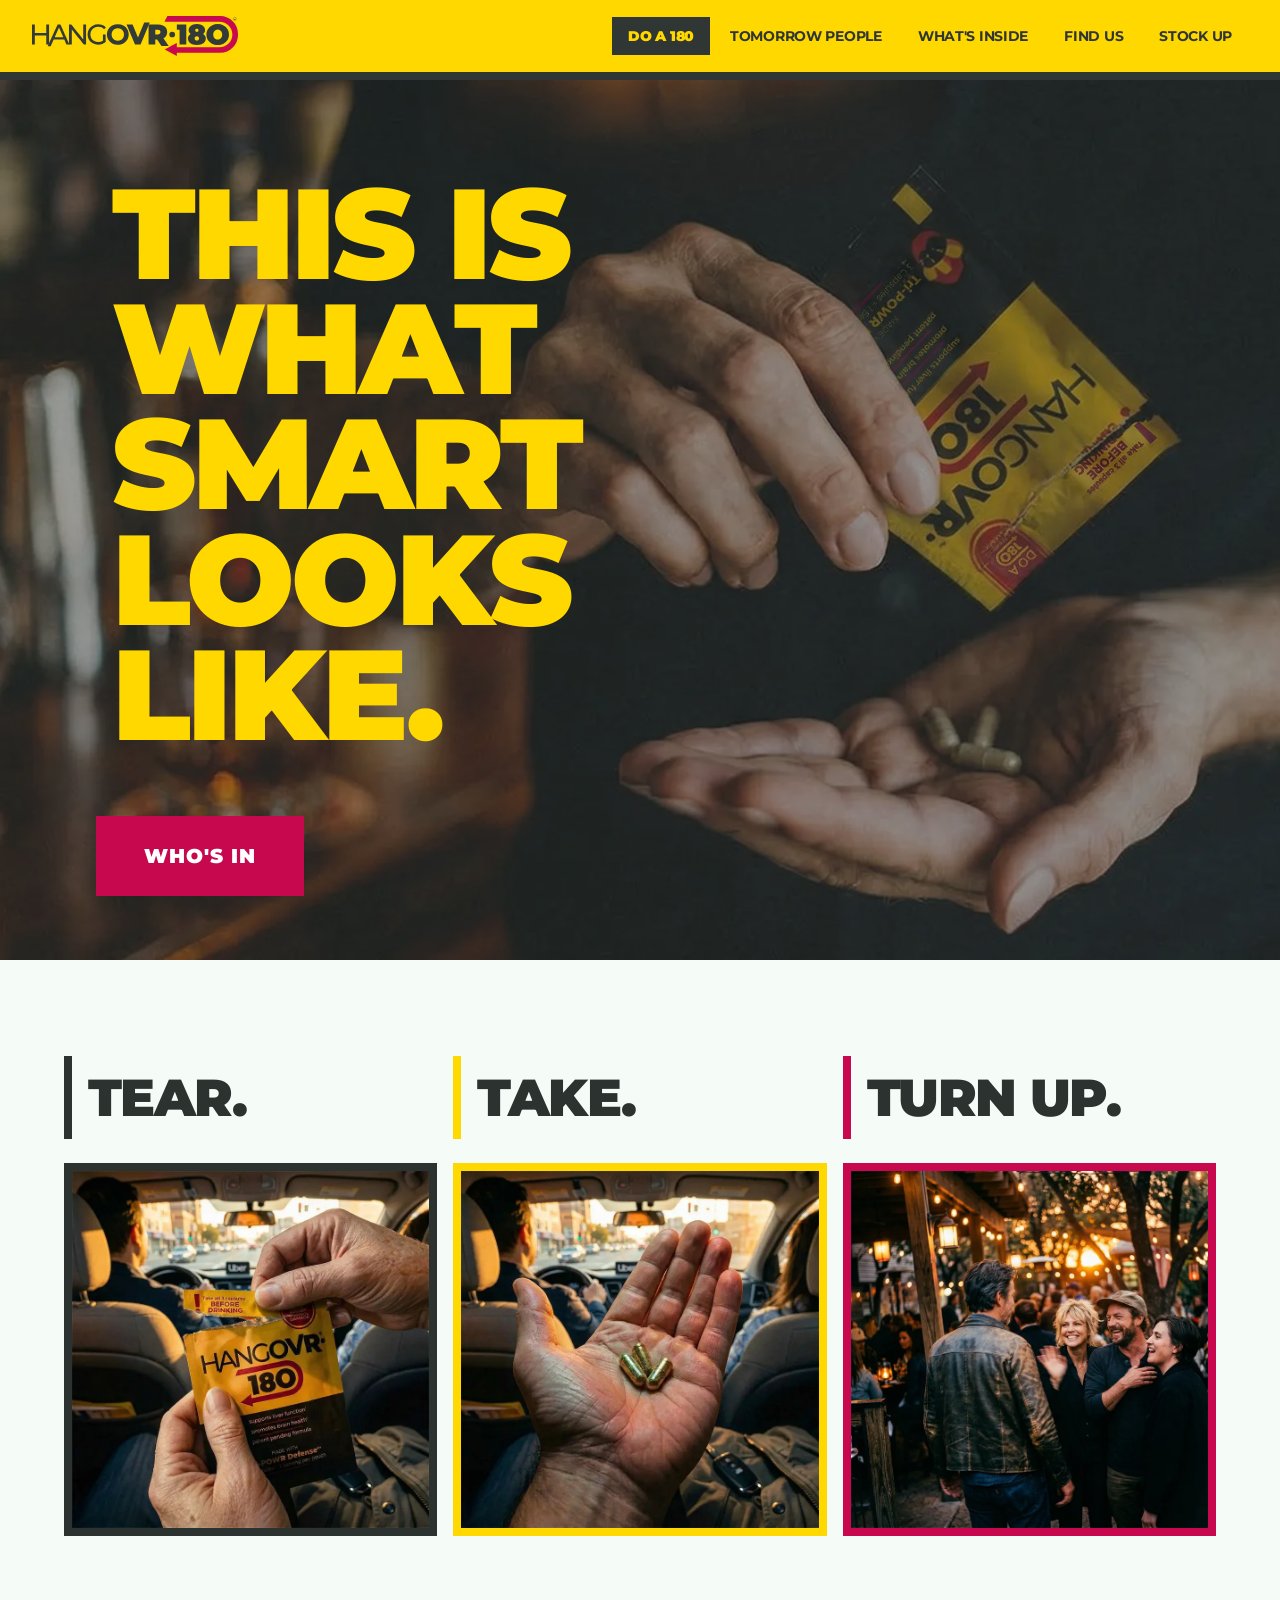
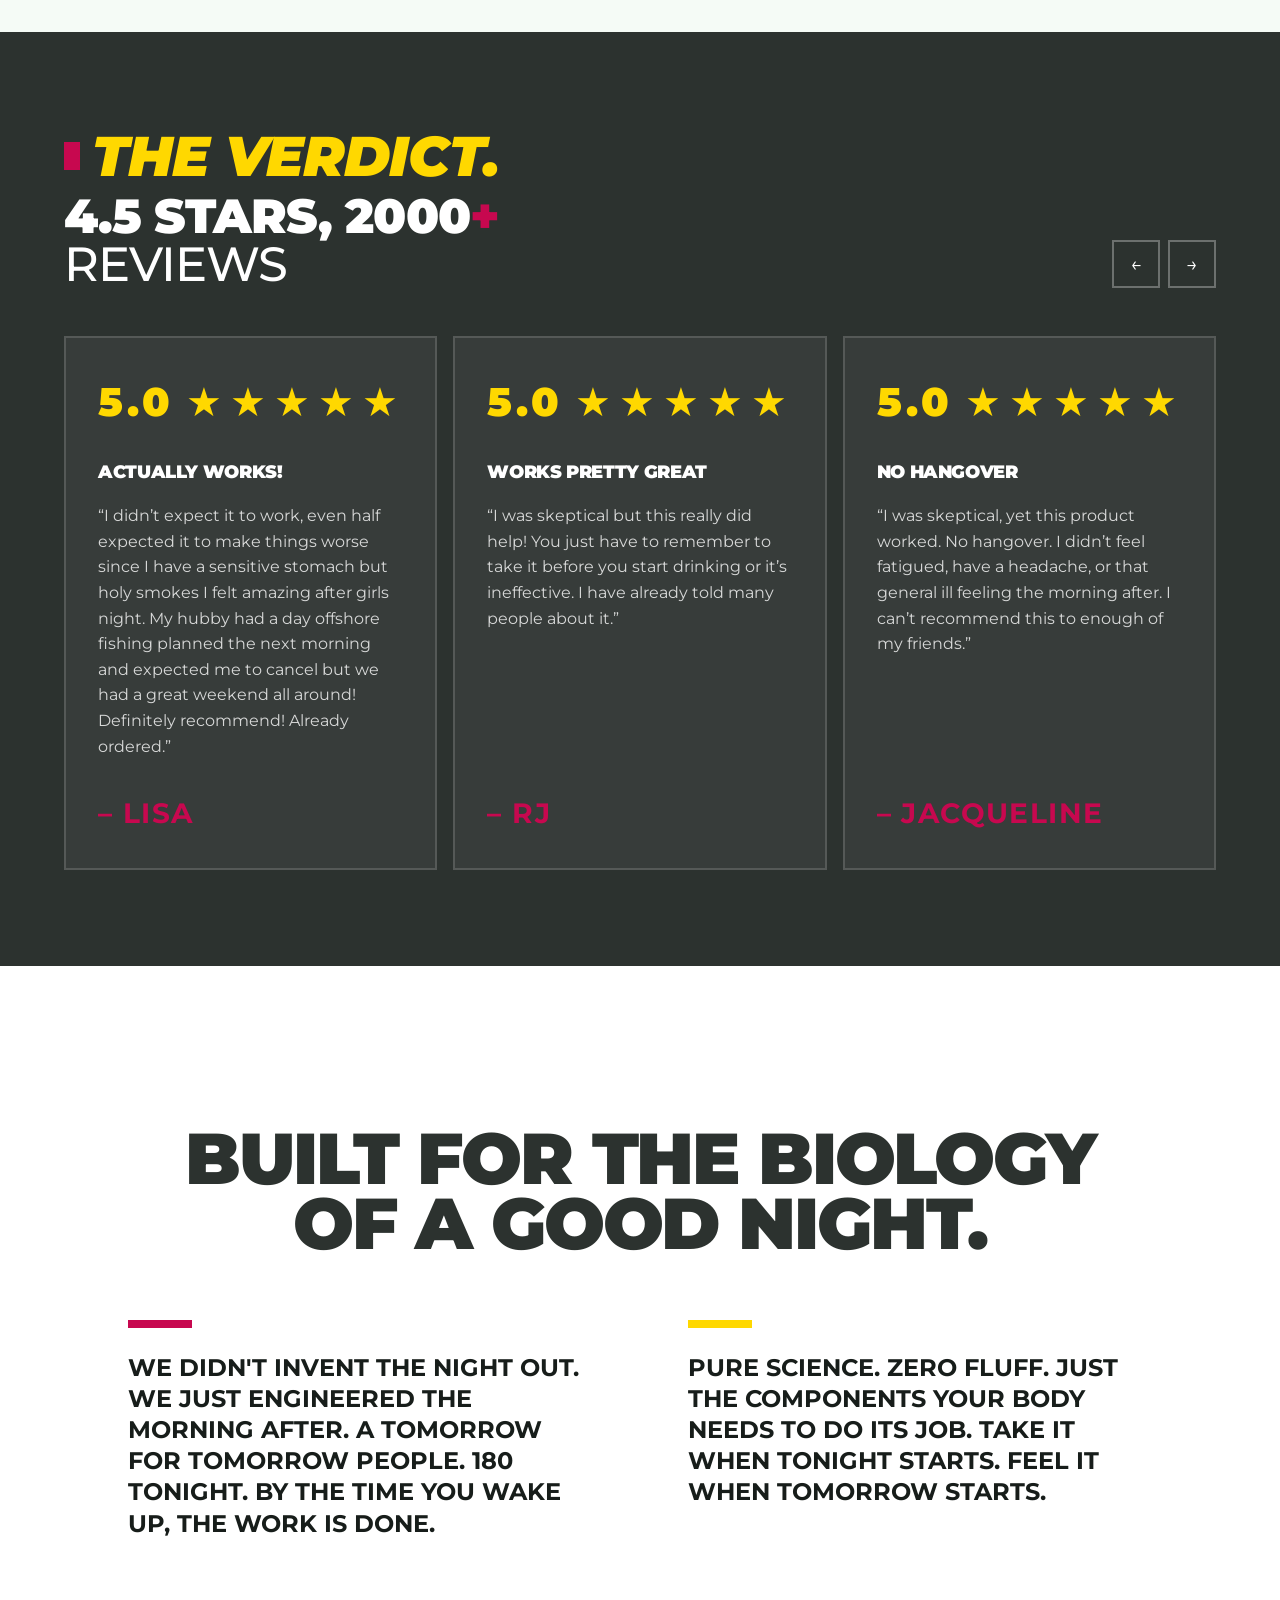
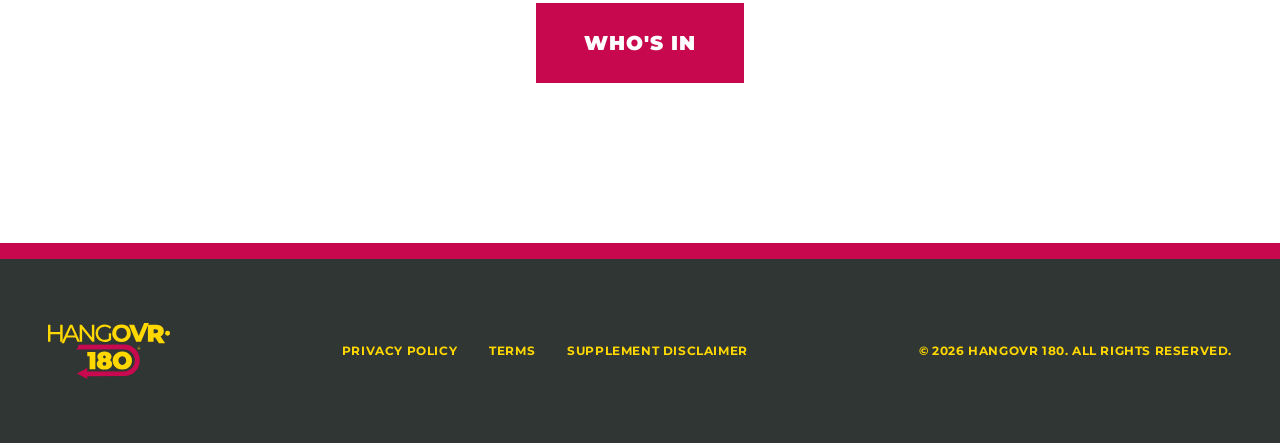
==== commit 62c3a010: "Add files via upload" ====
--- a/doa180.html
+++ b/doa180.html
@@ -44,41 +44,37 @@
 .reviews__track-wrap{overflow:hidden;position:relative}
 .reviews__track{display:flex;gap:1rem;transition:transform 0.5s ease}
 .review-card{width:85%;border:2px solid rgba(255,255,255,0.15);background:rgba(255,255,255,0.05);padding:2rem;display:flex;flex-direction:column;justify-content:space-between;flex-shrink:0}
-.review-card__stars{margin-bottom:1.5rem;font-size:1.25rem;letter-spacing:0.1em}
+.review-card__stars{margin-bottom:1.5rem;font-size:2.5rem;letter-spacing:0.1em;display:flex;align-items:center;gap:0.25rem}
+.review-card__rating{font-size:2.5rem;font-weight:900;color:#FFD800;margin-right:0.5rem}
 .review-card__star--filled{color:#FFD800}
 .review-card__star--empty{color:rgba(255,255,255,0.2)}
 .review-card__title{font-size:1.125rem;font-weight:900;text-transform:uppercase;letter-spacing:-0.02em;color:#fff;margin-bottom:1rem}
-.review-card__body{font-size:0.9375rem;line-height:1.6;color:rgba(255,255,255,0.8);margin-bottom:2rem;flex-grow:1}
-.review-card__name{font-size:0.875rem;font-weight:700;text-transform:uppercase;letter-spacing:0.05em;color:#C7084F}
+.review-card__body{font-size:1rem;line-height:1.6;color:rgba(255,255,255,0.8);margin-bottom:2rem;flex-grow:1}
+.review-card__name{font-size:1.75rem;font-weight:700;text-transform:uppercase;letter-spacing:0.05em;color:#C7084F}
 .reviews__dots{display:flex;justify-content:center;gap:0.5rem;margin-top:1.5rem}
 .reviews__dot{width:0.5rem;height:0.5rem;border-radius:50%;background:rgba(255,255,255,0.25);border:none;padding:0;cursor:pointer;transition:background 0.2s}
 .reviews__dot--active{background:#FFD800}
 
 .biology{padding:6rem 2rem;background:#ffffff;text-align:center}
 .biology__inner{max-width:64rem;margin:0 auto}
-.biology__headline{font-size:clamp(3rem,8vw,6rem);font-weight:900;text-transform:uppercase;letter-spacing:-0.03em;color:#2c322f;margin-bottom:4rem;line-height:0.9}
+.biology__headline{font-size:clamp(2.5rem,6vw,4.5rem);font-weight:900;text-transform:uppercase;letter-spacing:-0.03em;color:#2c322f;margin-bottom:4rem;line-height:0.9}
 .biology__cols{display:grid;grid-template-columns:1fr;gap:3rem;text-align:left;margin-bottom:4rem}
 .biology__bar{width:4rem;height:0.5rem;margin-bottom:1.5rem}
 .biology__bar--mag{background:#C7084F}
 .biology__bar--yel{background:#FFD800}
-.biology__text{font-size:clamp(1.125rem,2vw,1.5rem);font-weight:700;line-height:1.3;text-transform:uppercase}
+.biology__text{font-size:clamp(1.25rem,2.5vw,1.5rem);font-weight:700;line-height:1.3;text-transform:uppercase}
 .biology__cta{text-align:center}
 
-/* Landscape hero */
 @media(orientation:landscape) and (max-height:500px){
   .hero{min-height:50vh}
   .hero__headline{font-size:clamp(2rem,6vw,3.5rem)}
   .hero__img{object-position:70% center}
 }
-
-/* 768px — 2-col layouts, header row, biology cols */
 @media(min-width:768px){
   .reviews__header{flex-direction:row;justify-content:space-between;align-items:flex-end}
   .reviews__arrows{margin-top:0}
   .biology__cols{grid-template-columns:1fr 1fr;gap:6rem}
 }
-
-/* 1024px — 3-col grids, generous padding, headline bump, review 3-up */
 @media(min-width:1024px){
   .hero__content{padding:4rem}
   .hero__headline-wrap{padding:2rem 3rem}
@@ -96,73 +92,55 @@
 <nav class="nav">
   <a href="index.html" class="nav__logo"><img src="images/logo.svg" alt="HANGOVR 180"/></a>
   <div class="nav__links">
-    <a href="doa180.html" class="nav__link nav__link--active">DO A 180</a>
-    <a href="whos-in.html" class="nav__link">TOMORROW PEOPLE</a>
-    <a href="inside.html" class="nav__link">WHAT'S INSIDE</a>
-    <a href="find-us.html" class="nav__link">FIND US</a>
-    <a href="stock-up.html" class="nav__link">STOCK UP</a>
+    <a href="doa180.html" class="nav__link nav__link--active">DO A 180<span class="nav__clarifier">How does it work?</span></a>
+    <a href="whos-in.html" class="nav__link">TOMORROW PEOPLE<span class="nav__clarifier">Who is it for?</span></a>
+    <a href="inside.html" class="nav__link">WHAT'S INSIDE<span class="nav__clarifier">Ingredients</span></a>
+    <a href="find-us.html" class="nav__link">FIND US<span class="nav__clarifier">Store finder</span></a>
+    <a href="stock-up.html" class="nav__link">STOCK UP<span class="nav__clarifier">Check out the shop</span></a>
   </div>
   <button class="nav__mobile-btn" aria-label="Open menu" onclick="document.getElementById('mm').classList.toggle('is-open');var o=document.getElementById('mm').classList.contains('is-open');this.setAttribute('aria-label',o?'Close menu':'Open menu')"><svg width="28" height="28" viewBox="0 0 24 24" fill="none" stroke="currentColor" stroke-width="2.5" stroke-linecap="round"><line x1="3" y1="6" x2="21" y2="6"/><line x1="3" y1="12" x2="21" y2="12"/><line x1="3" y1="18" x2="21" y2="18"/></svg></button>
 </nav>
 <div id="mm" class="mobile-menu">
-  <a href="doa180.html">DO A 180</a><a href="whos-in.html">TOMORROW PEOPLE</a><a href="inside.html">WHAT'S INSIDE</a><a href="find-us.html">FIND US</a><a href="stock-up.html">STOCK UP</a>
+  <a href="index.html">HOME</a><span class="mobile-menu__sub"></span>
+  <a href="doa180.html">DO A 180</a><span class="mobile-menu__sub">How does it work?</span>
+  <a href="whos-in.html">TOMORROW PEOPLE</a><span class="mobile-menu__sub">Who is it for?</span>
+  <a href="inside.html">WHAT'S INSIDE</a><span class="mobile-menu__sub">Ingredients</span>
+  <a href="find-us.html">FIND US</a><span class="mobile-menu__sub">Store finder</span>
+  <a href="stock-up.html">STOCK UP</a><span class="mobile-menu__sub">Check out the shop</span>
 </div>
 <main>
 <section class="hero">
-  <picture>
-    <source media="(max-width:767px)" srcset="images/hero-doa180-mobile-portrait.webp"/>
-    <source media="(max-width:1023px) and (orientation:landscape)" srcset="images/hero-doa180-mobile-landscape.webp"/>
-    <img src="images/hero-doa180-desktop.webp" alt="Man holding HANGOVR 180 pouch at a bar" class="hero__img"/>
-  </picture>
-  <div class="hero__content">
-    <div class="hero__headline-wrap"><h1 class="hero__headline">THIS IS WHAT<br/>SMART LOOKS LIKE.</h1></div>
-    <div class="hero__cta"><a href="whos-in.html" class="btn-primary">WHO'S IN</a></div>
+  <picture><source media="(max-width:767px)" srcset="images/hero-doa180-mobile-portrait.webp"/><source media="(max-width:1023px) and (orientation:landscape)" srcset="images/hero-doa180-mobile-landscape.webp"/><img src="images/hero-doa180-desktop.webp" alt="Man holding HANGOVR 180 pouch at a bar" class="hero__img"/></picture>
+  <div class="hero__content"><div class="hero__headline-wrap"><h1 class="hero__headline">THIS IS WHAT<br/>SMART LOOKS LIKE.</h1></div><div class="hero__cta"><a href="whos-in.html" class="btn-cta-dark">WHO'S IN</a></div></div>
+</section>
+<section class="steps"><div class="steps__grid">
+  <div class="step"><div class="step__meta"><h3 class="step__title">TEAR.</h3></div><div class="step__img-wrap"><img src="images/step-tear.webp" alt="Hands tearing open a HANGOVR 180 sachet" loading="lazy"/></div></div>
+  <div class="step"><div class="step__meta"><h3 class="step__title">TAKE.</h3></div><div class="step__img-wrap"><img src="images/step-take.webp" alt="Supplement capsules in palm" loading="lazy"/></div></div>
+  <div class="step"><div class="step__meta"><h3 class="step__title">TURN UP.</h3></div><div class="step__img-wrap"><img src="images/step-turnup.webp" alt="Crowd at an Austin party" loading="lazy"/></div></div>
+</div></section>
+<section class="reviews"><div class="reviews__inner">
+  <div class="reviews__header">
+    <div class="reviews__header-left"><div class="reviews__verdict"><div class="reviews__verdict-accent"></div><span class="reviews__verdict-text">THE VERDICT.</span></div><div class="reviews__stats"><span style="color:#fff">4.5 STARS, 2000</span><span class="reviews__stats-red">+</span><br/><span class="reviews__stats-white">REVIEWS</span></div></div>
+    <div class="reviews__arrows"><button class="reviews__arrow" id="rev-prev" aria-label="Previous reviews">&larr;</button><button class="reviews__arrow" id="rev-next" aria-label="Next reviews">&rarr;</button></div>
   </div>
-</section>
-<section class="steps">
-  <div class="steps__grid">
-    <div class="step"><div class="step__meta"><h3 class="step__title">TEAR.</h3></div><div class="step__img-wrap"><img src="images/step-tear.webp" alt="Hands tearing open a HANGOVR 180 sachet" loading="lazy"/></div></div>
-    <div class="step"><div class="step__meta"><h3 class="step__title">TAKE.</h3></div><div class="step__img-wrap"><img src="images/step-take.webp" alt="Supplement capsules in palm" loading="lazy"/></div></div>
-    <div class="step"><div class="step__meta"><h3 class="step__title">TURN UP.</h3></div><div class="step__img-wrap"><img src="images/step-turnup.webp" alt="Crowd at an Austin party" loading="lazy"/></div></div>
+  <div class="reviews__track-wrap"><div class="reviews__track" id="reviews-track"></div></div>
+  <div class="reviews__dots" id="reviews-dots"></div>
+</div></section>
+<section class="biology"><div class="biology__inner">
+  <h2 class="biology__headline">BUILT FOR THE BIOLOGY OF A GOOD NIGHT.</h2>
+  <div class="biology__cols">
+    <div><div class="biology__bar biology__bar--mag"></div><p class="biology__text">We didn't invent the night out. We just engineered the morning after. A tomorrow for tomorrow people. 180 tonight. By the time you wake up, the work is done.</p></div>
+    <div><div class="biology__bar biology__bar--yel"></div><p class="biology__text">Pure science. Zero fluff. Just the components your body needs to do its job. Take it when tonight starts. Feel it when tomorrow starts.</p></div>
   </div>
-</section>
-<section class="reviews">
-  <div class="reviews__inner">
-    <div class="reviews__header">
-      <div class="reviews__header-left">
-        <div class="reviews__verdict"><div class="reviews__verdict-accent"></div><span class="reviews__verdict-text">THE VERDICT.</span></div>
-        <div class="reviews__stats"><span style="color:#fff">4.5 STARS, 2000</span><span class="reviews__stats-red">+</span><br/><span class="reviews__stats-white">REVIEWS</span></div>
-      </div>
-      <div class="reviews__arrows">
-        <button class="reviews__arrow" id="rev-prev" aria-label="Previous reviews">&larr;</button>
-        <button class="reviews__arrow" id="rev-next" aria-label="Next reviews">&rarr;</button>
-      </div>
-    </div>
-    <div class="reviews__track-wrap"><div class="reviews__track" id="reviews-track"></div></div>
-    <div class="reviews__dots" id="reviews-dots"></div>
-  </div>
-</section>
-<section class="biology">
-  <div class="biology__inner">
-    <h2 class="biology__headline">BUILT FOR THE BIOLOGY OF A GOOD NIGHT.</h2>
-    <div class="biology__cols">
-      <div><div class="biology__bar biology__bar--mag"></div><p class="biology__text">We didn't invent the night out. We just engineered the morning after. A tomorrow for tomorrow people. 180 tonight. By the time you wake up, the work is done.</p></div>
-      <div><div class="biology__bar biology__bar--yel"></div><p class="biology__text">Pure science. Zero fluff. Just the components your body needs to do its job. Take it when tonight starts. Feel it when tomorrow starts.</p></div>
-    </div>
-    <div class="biology__cta"><a href="whos-in.html" class="btn-primary">WHO'S IN</a></div>
-  </div>
-</section>
+  <div class="biology__cta"><a href="whos-in.html" class="btn-cta-light">WHO'S IN</a></div>
+</div></section>
 </main>
-<footer class="footer">
-  <div class="footer__brand"><img src="images/footer-logo.svg" alt="HANGOVR 180" class="footer__logo-img"/></div>
-  <div class="footer__links"><a href="#">Privacy Policy</a><a href="#">Terms</a><a href="#">Supplement Disclaimer</a></div>
-  <div class="footer__copy">&copy; 2026 HANGOVR 180. ALL RIGHTS RESERVED.</div>
-</footer>
+<footer class="footer"><div class="footer__brand"><img src="images/footer-logo.svg" alt="HANGOVR 180" class="footer__logo-img"/></div><div class="footer__links"><a href="#">Privacy Policy</a><a href="#">Terms</a><a href="#">Supplement Disclaimer</a></div><div class="footer__copy">&copy; 2026 HANGOVR 180. ALL RIGHTS RESERVED.</div></footer>
 <script>
 (function(){
   var reviews=[{"name":"Lisa","title":"Actually works!","rating":5,"review":"I didn\u2019t expect it to work, even half expected it to make things worse since I have a sensitive stomach but holy smokes I felt amazing after girls night. My hubby had a day offshore fishing planned the next morning and expected me to cancel but we had a great weekend all around! Definitely recommend! Already ordered."},{"name":"RJ","title":"Works pretty great","rating":5,"review":"I was skeptical but this really did help! You just have to remember to take it before you start drinking or it\u2019s ineffective. I have already told many people about it."},{"name":"Jacqueline","title":"No hangover","rating":5,"review":"I was skeptical, yet this product worked. No hangover. I didn\u2019t feel fatigued, have a headache, or that general ill feeling the morning after. I can\u2019t recommend this to enough of my friends."},{"name":"Mckenzie","title":"Works great!","rating":5,"review":"I\u2019ve tried different brands of these in the past but they never really worked so I was actually surprised at how well these worked! I felt more energetic and less fatigued than usual after taking. Would definitely recommend!"},{"name":"Fay","title":"Give a boost","rating":5,"review":"Gave me a noticeable boost after a long night - no heavy grogginess, just a cleaner, more alert feeling. I like that it focuses on proactive cellular protection, so it feels like I\u2019m doing more than just masking symptoms. Easy to take and didn\u2019t upset my stomach."},{"name":"Bobbie","title":"Kept the hangover away","rating":5,"review":"I decided to try it before a bachelorette party. I usually don\u2019t drink much - more than two drinks is rare for me - but that night I definitely indulged. The next morning, I was amazed at how good I felt. This was an absolute life saver!"},{"name":"Emma","title":"It actually works with no side jitters!","rating":5,"review":"The girls came over for a cookout and we got into the wine and a shot or two of tequila. I had no headache and no fatigue. I\u2019ve tried this type of product before, but the amount of caffeine in them gives me that zoomie feeling that I hate. This stuff had no side effects at all."},{"name":"Ramona","title":"Awesome","rating":5,"review":"As I\u2019ve gotten older 2 drinks can give me a headache and this really helped prevent that."},{"name":"Herbie","title":"What hangover....","rating":5,"review":"I have tried many remedies to recover from a hangover. This one is the best I\u2019ve used. Shorter recovery time, more energy, and even waking up on time. I highly recommend this product for those who go out and like to party."},{"name":"Brittany","title":"It works!","rating":5,"review":"I was skeptical, but after a night out with the girls, I woke up and realized this stuff is amazing! No groggy head, or sick stomach! I felt so much more energized as well! I love this stuff!"},{"name":"Jessica","title":"Great","rating":5,"review":"I got this as a sample. Tried it twice. Then purchased more because I loved that I was waking up more refreshed even if I had not been drinking the night before. Great product."},{"name":"Leslie","title":"Was Skeptic - Not Anymore!","rating":5,"review":"I followed the instructions and after a girls\u2019 night out, I felt noticeably better than I ever had! I was more productive, less foggy, didn\u2019t have a headache or tummy troubles, none of it! I am a believer and it\u2019s already in my cart to buy!"},{"name":"Irina","title":"Morning definitely brighter","rating":5,"review":"I did feel much better and alert in the morning after a small party. I consumed a few glasses of wine and my overall function was way better. Just three capsules before the drinking and you are set."},{"name":"Lee","title":"Great & will recommend","rating":5,"review":"Greatly helped with not getting a terrible hangover the next day. No negative side effects. Definitely helped eliminate nausea and headache the day after."},{"name":"Jack","title":"Performed better than most","rating":4,"review":"I\u2019ve tried a few similar supplements, and Hangovr-180 performed better than most. I took it before drinking, and while I didn\u2019t feel completely unaffected the next day, I definitely felt more functional - less groggy, more clear-headed."},{"name":"Jennifer","title":"Decent Hangover Protection","rating":4,"review":"Started getting hangovers once I reached a certain phase of life and thought I\u2019d try this. I took the product with water shortly before drinking. I woke up at my normal time without a headache, so this worked pretty well."},{"name":"Evan","title":"Much better","rating":5,"review":"I felt less dehydrated and more alert the next day. Noticeable difference in overall well-being and way less discomfort. Less of that yucky hangover feeling."},{"name":"Yvonne","title":"It works","rating":5,"review":"We aren\u2019t heavy drinkers, but now and then we party. Last time we took Hangovr 180, and felt rested and not sluggish the next morning from drinking the night before. It works!"}];
   var track=document.getElementById('reviews-track'),dotsWrap=document.getElementById('reviews-dots'),html='';
-  for(var i=0;i<reviews.length;i++){var r=reviews[i],stars='';for(var s=0;s<5;s++){stars+=s<r.rating?'<span class="review-card__star--filled">&#9733;</span>':'<span class="review-card__star--empty">&#9734;</span>';}html+='<div class="review-card"><div><div class="review-card__stars">'+stars+'</div><h4 class="review-card__title">'+r.title+'</h4><p class="review-card__body">\u201C'+r.review+'\u201D</p></div><p class="review-card__name">\u2013 '+r.name.toUpperCase()+'</p></div>';}
+  for(var i=0;i<reviews.length;i++){var r=reviews[i],stars='';for(var s=0;s<5;s++){stars+=s<r.rating?'<span class="review-card__star--filled">&#9733;</span>':'<span class="review-card__star--empty">&#9734;</span>';}html+='<div class="review-card"><div><div class="review-card__stars"><span class="review-card__rating">'+r.rating+'.0</span>'+stars+'</div><h4 class="review-card__title">'+r.title+'</h4><p class="review-card__body">\u201C'+r.review+'\u201D</p></div><p class="review-card__name">\u2013 '+r.name.toUpperCase()+'</p></div>';}
   track.innerHTML=html;
   var pos=0,autoTimer;
   function getPerPage(){return window.innerWidth>=1024?3:1}
--- a/global.css
+++ b/global.css
@@ -1,4 +1,4 @@
-/* HANGOVR 180 — Global Styles (v4.2) */
+/* HANGOVR 180 — Global Styles (v4.3) */
 
 *,*::before,*::after{box-sizing:border-box;margin:0;padding:0}
 html{scroll-behavior:smooth}
@@ -12,27 +12,34 @@
 .nav{position:sticky;top:0;z-index:50;display:flex;justify-content:space-between;align-items:center;width:100%;padding:0 2rem;height:5rem;background:#FFD800;border-bottom:8px solid #303633}
 .nav__logo img{height:2.5rem;width:auto}
 .nav__links{display:none;align-items:center;gap:0.25rem}
-.nav__link{color:#303633;font-weight:700;padding:0.5rem 1rem;font-size:0.875rem;text-transform:uppercase;letter-spacing:-0.02em}
+.nav__link{position:relative;color:#303633;font-weight:700;padding:0.5rem 1rem;font-size:0.875rem;text-transform:uppercase;letter-spacing:-0.02em}
 .nav__link:hover{background:#C7084F;color:#fff}
 .nav__link--active{background:#303633;color:#FFD800;font-weight:900}
 .nav__link--active:hover{background:#303633;color:#FFD800}
 .nav__mobile-btn{display:flex;align-items:center;background:transparent;color:#303633;padding:0.5rem;margin-left:auto}
 .nav__mobile-btn svg{display:block}
 
+/* Nav clarifier tooltips (desktop only) */
+.nav__clarifier{display:none}
+
 /* Mobile Menu */
-.mobile-menu{display:none;position:fixed;top:calc(5rem + 8px);left:0;right:0;bottom:0;background:#303633;z-index:49;flex-direction:column;padding:2rem;gap:0}
+.mobile-menu{display:none;position:fixed;top:calc(5rem + 8px);left:0;right:0;bottom:0;background:#303633;z-index:49;flex-direction:column;padding:2rem;gap:0;overflow-y:auto}
 .mobile-menu.is-open{display:flex}
-.mobile-menu a{color:#FFD800;font-weight:900;font-size:1.5rem;text-transform:uppercase;letter-spacing:-0.02em;padding:1rem 0;border-bottom:4px solid rgba(255,216,0,0.2)}
-.mobile-menu a:last-child{border-bottom:none}
+.mobile-menu a{color:#FFD800;font-weight:900;font-size:1.5rem;text-transform:uppercase;letter-spacing:-0.02em;padding:1rem 0 0.25rem;border-bottom:none}
+.mobile-menu__sub{display:block;font-size:0.75rem;font-weight:500;color:rgba(255,216,0,0.6);text-transform:none;letter-spacing:0;padding-bottom:1rem;border-bottom:4px solid rgba(255,216,0,0.2)}
+.mobile-menu a:last-of-type + .mobile-menu__sub{border-bottom:none}
 
-/* Buttons */
-.btn-primary{background:#C7084F;color:#fff;padding:1.5rem 3rem;font-size:1.25rem;font-weight:900;text-transform:uppercase;letter-spacing:0.05em;border-radius:0;display:inline-block;text-align:center}
-.btn-primary:hover{background:#FFD800;color:#2c322f}
-.btn-primary--light:hover{background:#303633;color:#FFD800}
-.btn-secondary{background:#FFD800;color:#303633;padding:1.5rem 3rem;font-size:1.25rem;font-weight:900;text-transform:uppercase;letter-spacing:0.05em;border-radius:0;display:inline-block;text-align:center}
-.btn-secondary:hover{background:#C7084F;color:#fff}
-.btn-dark{background:#303633;color:#FFD800;padding:1.25rem 2.5rem;font-size:0.875rem;font-weight:900;text-transform:uppercase;letter-spacing:0.05em;border-radius:0;display:inline-block;text-align:center;white-space:nowrap;border:none;cursor:pointer;font-family:'Montserrat',sans-serif}
-.btn-dark:hover{background:#C7084F;color:#fff}
+/* Buttons — CTA on LIGHT backgrounds */
+.btn-cta-light{background:#C7084F;color:#fff;padding:1.5rem 3rem;font-size:1.25rem;font-weight:900;text-transform:uppercase;letter-spacing:0.05em;border-radius:0;display:inline-block;text-align:center;white-space:nowrap;border:none;cursor:pointer;font-family:'Montserrat',sans-serif}
+.btn-cta-light:hover{background:#303633;color:#FFD800}
+
+/* Buttons — CTA on DARK backgrounds */
+.btn-cta-dark{background:#C7084F;color:#fff;padding:1.5rem 3rem;font-size:1.25rem;font-weight:900;text-transform:uppercase;letter-spacing:0.05em;border-radius:0;display:inline-block;text-align:center;white-space:nowrap;border:none;cursor:pointer;font-family:'Montserrat',sans-serif}
+.btn-cta-dark:hover{background:#FFD800;color:#303633}
+
+/* Card buttons (full-width, on light backgrounds) */
+.card__btn{background:#C7084F;color:#fff;width:100%;padding:1.25rem;font-size:1rem;font-weight:900;text-transform:uppercase;letter-spacing:0.05em;border:none;cursor:pointer;font-family:'Montserrat',sans-serif;text-align:center;min-height:48px}
+.card__btn:hover{background:#303633;color:#FFD800}
 
 /* Footer */
 .footer{background:#303633;border-top:16px solid #C7084F;padding:3rem 1.5rem;display:flex;flex-direction:column;align-items:center;gap:2rem}
@@ -49,4 +56,10 @@
   .nav__mobile-btn{display:none}
   .footer{flex-direction:row;justify-content:space-between;align-items:center;padding:4rem 3rem}
   .footer__links a{font-size:0.75rem}
+
+  /* Nav clarifier tooltips */
+  .nav__link{overflow:visible}
+  .nav__clarifier{display:none;position:absolute;top:100%;left:50%;transform:translateX(-50%);white-space:nowrap;font-size:0.6875rem;font-weight:500;text-transform:none;letter-spacing:0;color:#303633;background:#FFD800;padding:0.25rem 0.5rem;z-index:10;margin-top:0.125rem}
+  .nav__link:hover .nav__clarifier{display:block}
+  .nav__link--active .nav__clarifier{color:#FFD800;background:#303633}
 }
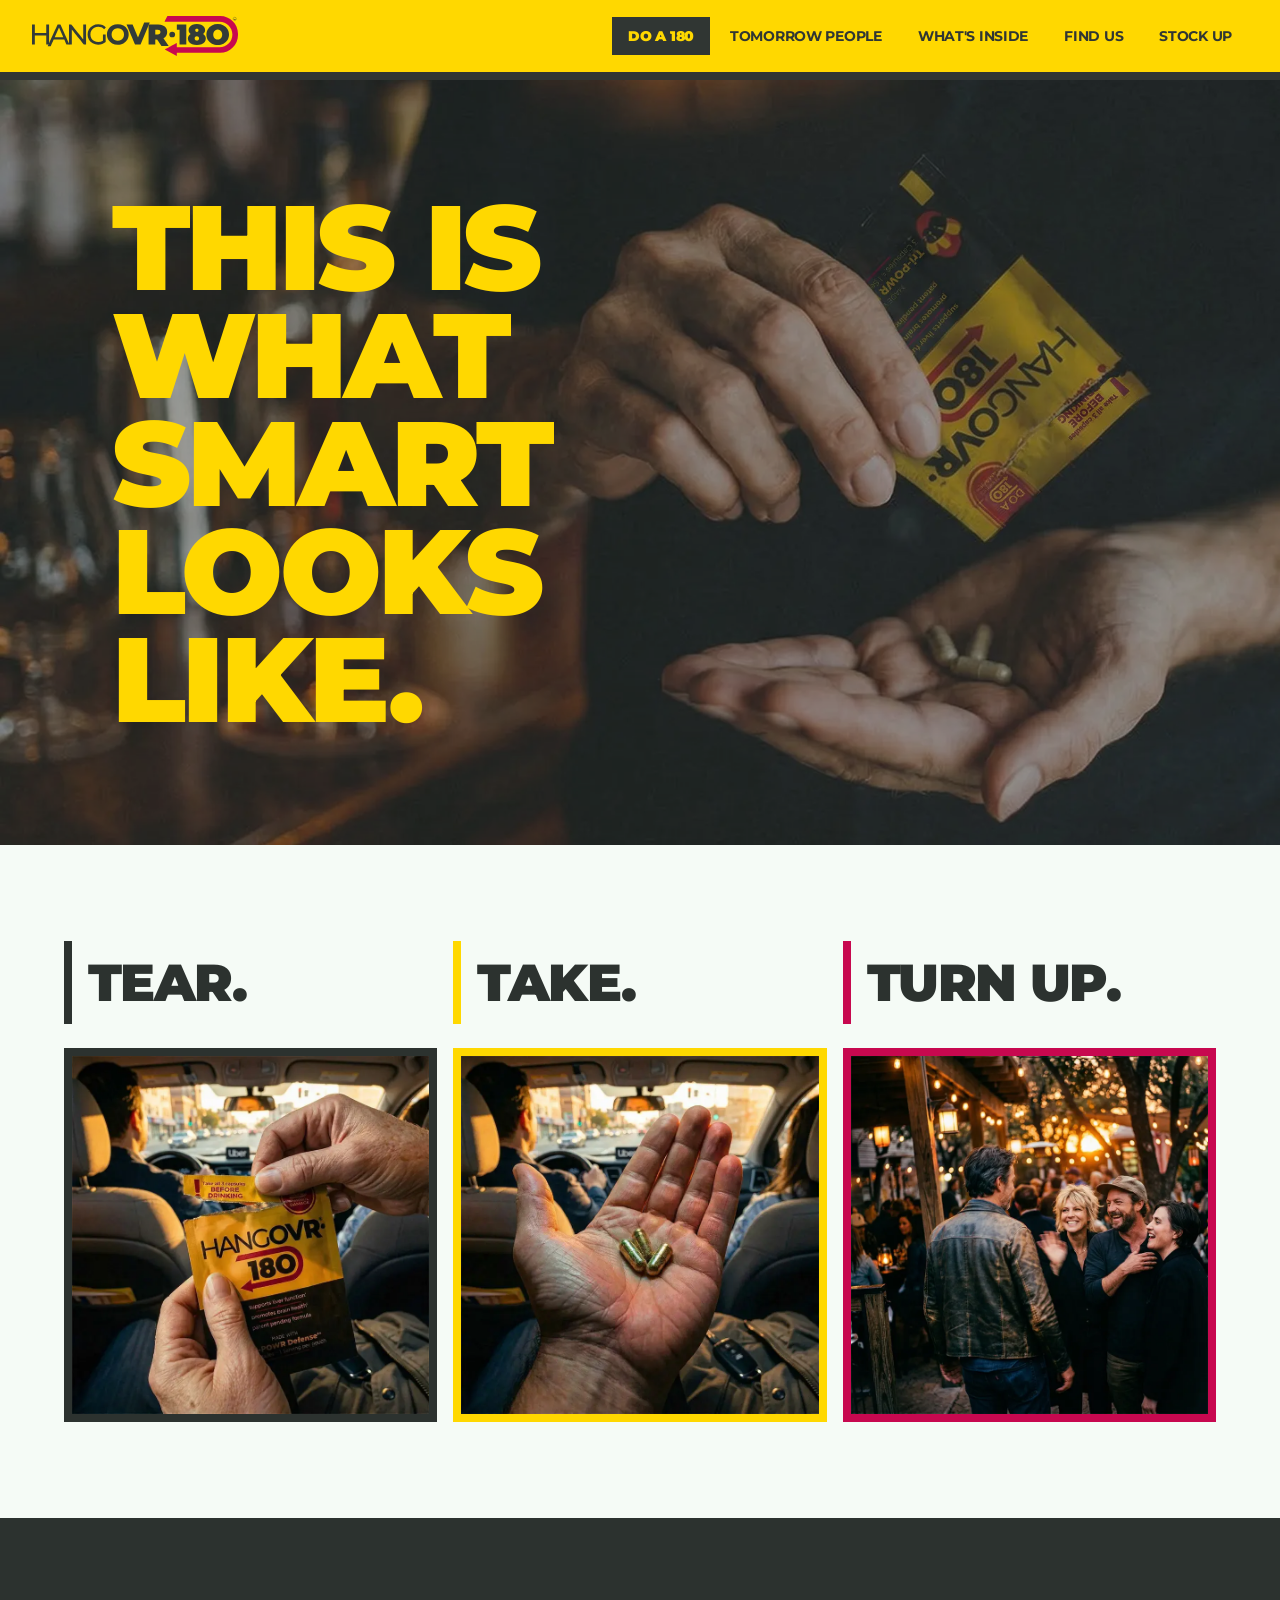
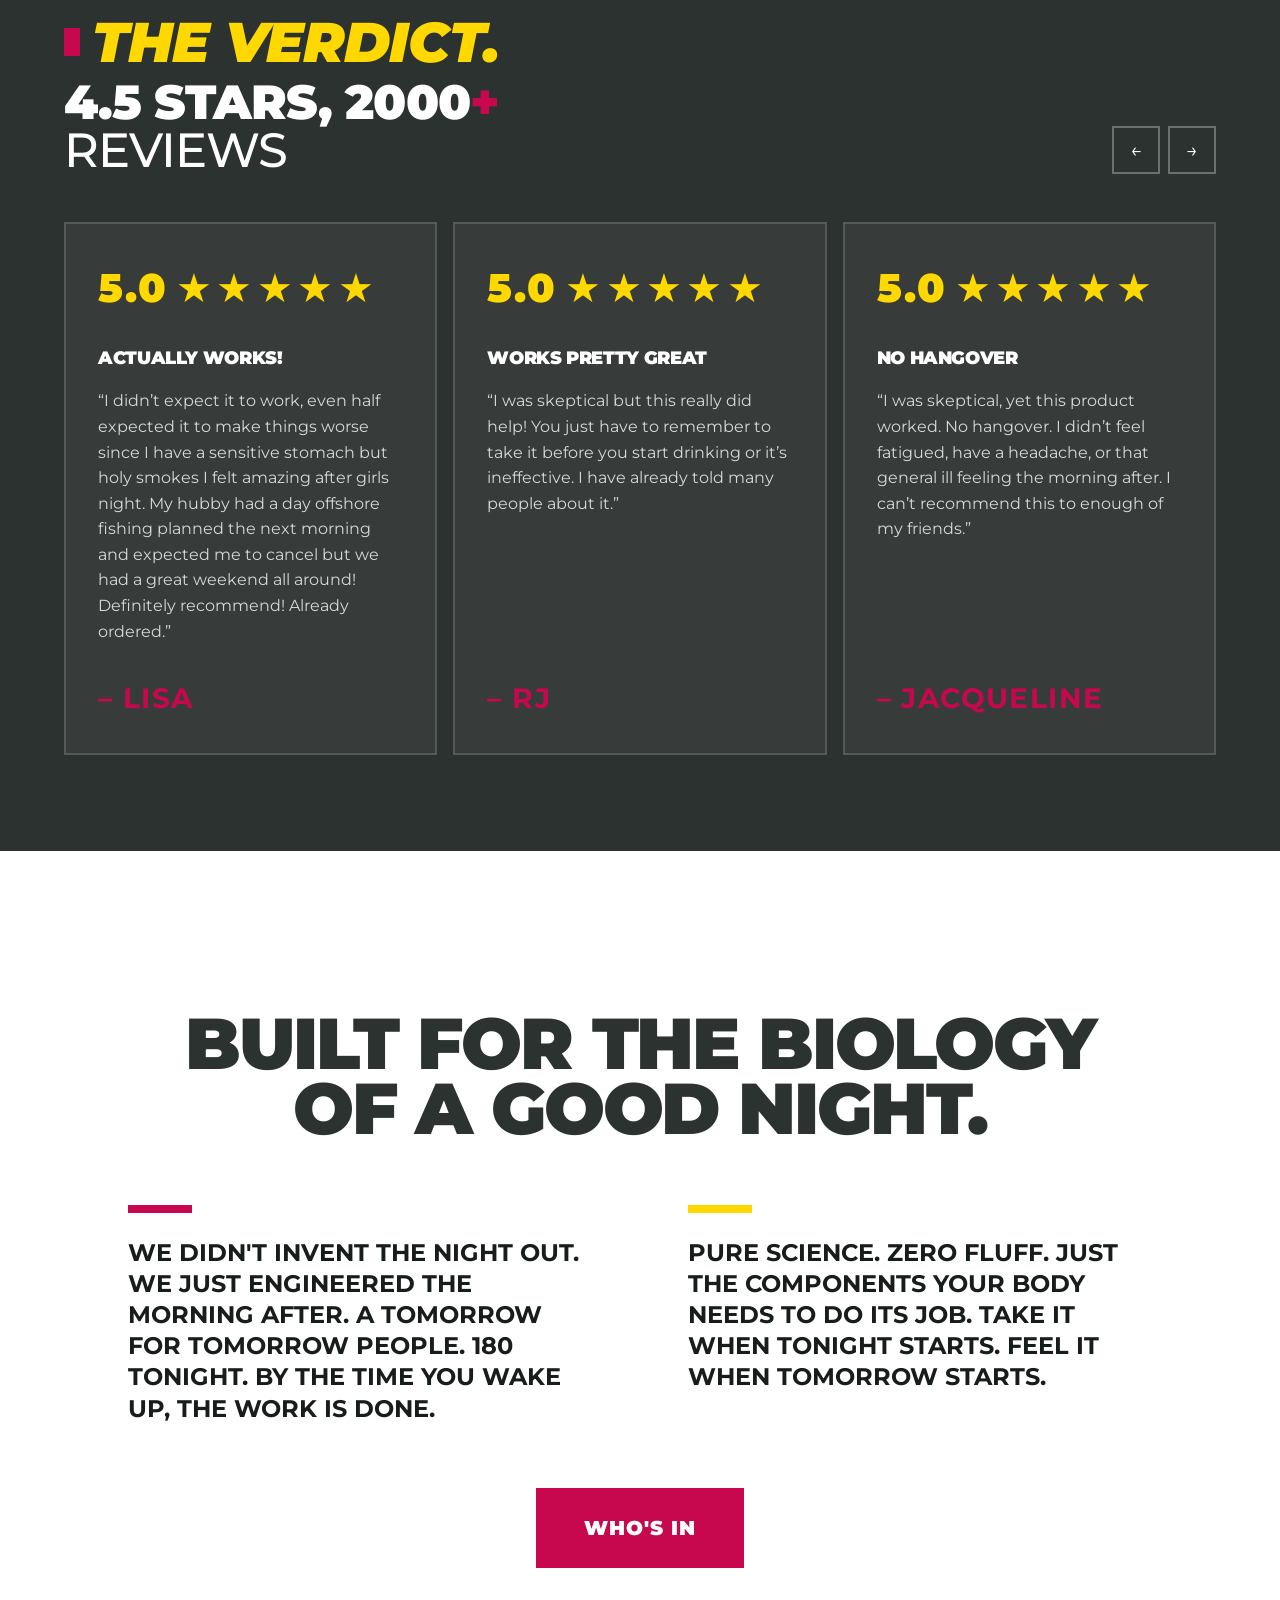
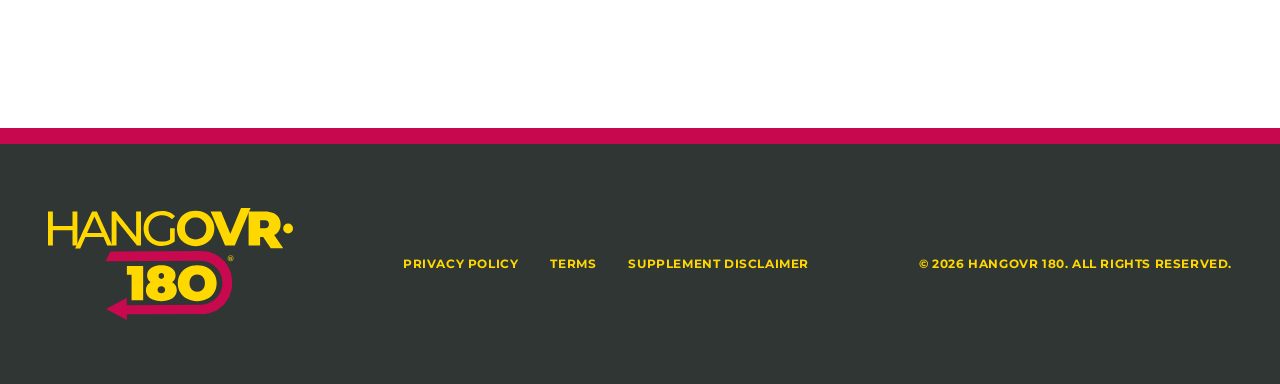
==== commit b15a7c7f: "Add files via upload" ====
--- a/doa180.html
+++ b/doa180.html
@@ -7,13 +7,14 @@
 <link href="https://fonts.googleapis.com/css2?family=Montserrat:ital,wght@0,400;0,500;0,700;0,900;1,400;1,700&display=swap" rel="stylesheet"/>
 <link href="global.css" rel="stylesheet"/>
 <style>
+/* Hero — reference implementation for site-wide scaling */
 .hero{position:relative;background:#2c322f;min-height:85vh;display:flex;align-items:center;overflow:hidden}
-.hero__img{position:absolute;inset:0;width:100%;height:100%;object-fit:cover;opacity:0.55}
+.hero__img{position:absolute;inset:0;width:100%;height:100%;object-fit:cover;object-position:center left;opacity:0.55}
 .hero__content{position:relative;z-index:2;width:100%;padding:3rem 2rem;display:flex;flex-direction:column;align-items:flex-start}
 .hero__headline-wrap{max-width:42rem;padding:2rem}
-.hero__headline{font-size:clamp(3rem,10vw,5rem);font-weight:900;text-transform:uppercase;letter-spacing:-0.03em;line-height:0.9;color:#FFD800}
-.hero__cta{margin-top:2rem;padding-left:2rem}
+.hero__headline{font-size:clamp(3.5rem,10vw,7.5rem);font-weight:900;text-transform:uppercase;letter-spacing:-0.03em;line-height:0.9;color:#FFD800}
 
+/* Steps */
 .steps{padding:6rem 2rem;background:#f5fbf6}
 .steps__grid{display:grid;grid-template-columns:1fr;gap:3rem}
 .step__meta{margin-bottom:1.5rem;display:flex;flex-direction:column;align-items:flex-start}
@@ -28,6 +29,7 @@
 .step:nth-child(3) .step__img-wrap{border:8px solid #C7084F}
 .step__img-wrap img{width:100%;height:100%;object-fit:cover}
 
+/* Reviews — stars 2.5rem, rating number, names 1.75rem, overflow fix */
 .reviews{background:#2c322f;padding:6rem 2rem;overflow:hidden}
 .reviews__inner{max-width:80rem;margin:0 auto}
 .reviews__header{display:flex;flex-direction:column;gap:1.5rem;margin-bottom:3rem}
@@ -42,12 +44,13 @@
 .reviews__arrow{width:3rem;height:3rem;border:2px solid rgba(255,255,255,0.3);background:transparent;color:#fff;display:flex;align-items:center;justify-content:center;font-size:1.25rem;cursor:pointer;transition:all 0.2s}
 .reviews__arrow:hover{border-color:#FFD800;color:#FFD800}
 .reviews__track-wrap{overflow:hidden;position:relative}
-.reviews__track{display:flex;gap:1rem;transition:transform 0.5s ease}
+.reviews__track{display:flex;gap:1rem;transition:transform 0.5s ease;cursor:grab}
+.reviews__track.is-dragging{cursor:grabbing;transition:none}
 .review-card{width:85%;border:2px solid rgba(255,255,255,0.15);background:rgba(255,255,255,0.05);padding:2rem;display:flex;flex-direction:column;justify-content:space-between;flex-shrink:0}
-.review-card__stars{margin-bottom:1.5rem;font-size:2.5rem;letter-spacing:0.1em;display:flex;align-items:center;gap:0.25rem}
-.review-card__rating{font-size:2.5rem;font-weight:900;color:#FFD800;margin-right:0.5rem}
-.review-card__star--filled{color:#FFD800}
-.review-card__star--empty{color:rgba(255,255,255,0.2)}
+.review-card__stars{margin-bottom:1.5rem;font-size:2.5rem;letter-spacing:0.05em;display:flex;align-items:center;gap:0.15rem;overflow:hidden;flex-wrap:nowrap}
+.review-card__rating{font-size:2.5rem;font-weight:900;color:#FFD800;margin-right:0.35rem;flex-shrink:0}
+.review-card__star--filled{color:#FFD800;flex-shrink:0}
+.review-card__star--empty{color:rgba(255,255,255,0.2);flex-shrink:0}
 .review-card__title{font-size:1.125rem;font-weight:900;text-transform:uppercase;letter-spacing:-0.02em;color:#fff;margin-bottom:1rem}
 .review-card__body{font-size:1rem;line-height:1.6;color:rgba(255,255,255,0.8);margin-bottom:2rem;flex-grow:1}
 .review-card__name{font-size:1.75rem;font-weight:700;text-transform:uppercase;letter-spacing:0.05em;color:#C7084F}
@@ -55,6 +58,7 @@
 .reviews__dot{width:0.5rem;height:0.5rem;border-radius:50%;background:rgba(255,255,255,0.25);border:none;padding:0;cursor:pointer;transition:background 0.2s}
 .reviews__dot--active{background:#FFD800}
 
+/* Biology */
 .biology{padding:6rem 2rem;background:#ffffff;text-align:center}
 .biology__inner{max-width:64rem;margin:0 auto}
 .biology__headline{font-size:clamp(2.5rem,6vw,4.5rem);font-weight:900;text-transform:uppercase;letter-spacing:-0.03em;color:#2c322f;margin-bottom:4rem;line-height:0.9}
@@ -65,26 +69,40 @@
 .biology__text{font-size:clamp(1.25rem,2.5vw,1.5rem);font-weight:700;line-height:1.3;text-transform:uppercase}
 .biology__cta{text-align:center}
 
+/* Landscape */
 @media(orientation:landscape) and (max-height:500px){
   .hero{min-height:50vh}
   .hero__headline{font-size:clamp(2rem,6vw,3.5rem)}
   .hero__img{object-position:70% center}
 }
+@media(max-width:1023px){
+  .hero__content{padding-bottom:calc(3rem + env(safe-area-inset-bottom, 0px))}
+}
+
+/* 768px — 2-col layouts */
 @media(min-width:768px){
   .reviews__header{flex-direction:row;justify-content:space-between;align-items:flex-end}
   .reviews__arrows{margin-top:0}
   .biology__cols{grid-template-columns:1fr 1fr;gap:6rem}
 }
+
+/* 1024px — steps 3-col */
 @media(min-width:1024px){
   .hero__content{padding:4rem}
   .hero__headline-wrap{padding:2rem 3rem}
-  .hero__headline{font-size:clamp(5rem,10vw,8rem)}
   .steps{padding:6rem 4rem}
   .steps__grid{grid-template-columns:1fr 1fr 1fr;gap:1rem}
   .reviews{padding:6rem 4rem}
-  .review-card{width:calc((100% - 2rem) / 3)}
   .reviews__dots{display:none}
   .biology{padding:10rem 4rem}
+}
+
+/* Reviews: 3-wide at 1200+, 2-wide at 768-1199 on desktop, 1-wide below */
+@media(min-width:1200px){
+  .review-card{width:calc((100% - 2rem) / 3)}
+}
+@media(min-width:768px) and (max-width:1199px){
+  .review-card{width:calc((100% - 1rem) / 2)}
 }
 </style>
 </head>
@@ -100,18 +118,11 @@
   </div>
   <button class="nav__mobile-btn" aria-label="Open menu" onclick="document.getElementById('mm').classList.toggle('is-open');var o=document.getElementById('mm').classList.contains('is-open');this.setAttribute('aria-label',o?'Close menu':'Open menu')"><svg width="28" height="28" viewBox="0 0 24 24" fill="none" stroke="currentColor" stroke-width="2.5" stroke-linecap="round"><line x1="3" y1="6" x2="21" y2="6"/><line x1="3" y1="12" x2="21" y2="12"/><line x1="3" y1="18" x2="21" y2="18"/></svg></button>
 </nav>
-<div id="mm" class="mobile-menu">
-  <a href="index.html">HOME</a><span class="mobile-menu__sub"></span>
-  <a href="doa180.html">DO A 180</a><span class="mobile-menu__sub">How does it work?</span>
-  <a href="whos-in.html">TOMORROW PEOPLE</a><span class="mobile-menu__sub">Who is it for?</span>
-  <a href="inside.html">WHAT'S INSIDE</a><span class="mobile-menu__sub">Ingredients</span>
-  <a href="find-us.html">FIND US</a><span class="mobile-menu__sub">Store finder</span>
-  <a href="stock-up.html">STOCK UP</a><span class="mobile-menu__sub">Check out the shop</span>
-</div>
+<div id="mm" class="mobile-menu"><a href="index.html">HOME</a><span class="mobile-menu__sub"></span><a href="doa180.html">DO A 180</a><span class="mobile-menu__sub">How does it work?</span><a href="whos-in.html">TOMORROW PEOPLE</a><span class="mobile-menu__sub">Who is it for?</span><a href="inside.html">WHAT'S INSIDE</a><span class="mobile-menu__sub">Ingredients</span><a href="find-us.html">FIND US</a><span class="mobile-menu__sub">Store finder</span><a href="stock-up.html">STOCK UP</a><span class="mobile-menu__sub">Check out the shop</span></div>
 <main>
 <section class="hero">
   <picture><source media="(max-width:767px)" srcset="images/hero-doa180-mobile-portrait.webp"/><source media="(max-width:1023px) and (orientation:landscape)" srcset="images/hero-doa180-mobile-landscape.webp"/><img src="images/hero-doa180-desktop.webp" alt="Man holding HANGOVR 180 pouch at a bar" class="hero__img"/></picture>
-  <div class="hero__content"><div class="hero__headline-wrap"><h1 class="hero__headline">THIS IS WHAT<br/>SMART LOOKS LIKE.</h1></div><div class="hero__cta"><a href="whos-in.html" class="btn-cta-dark">WHO'S IN</a></div></div>
+  <div class="hero__content"><div class="hero__headline-wrap"><h1 class="hero__headline">THIS IS WHAT<br/>SMART LOOKS LIKE.</h1></div></div>
 </section>
 <section class="steps"><div class="steps__grid">
   <div class="step"><div class="step__meta"><h3 class="step__title">TEAR.</h3></div><div class="step__img-wrap"><img src="images/step-tear.webp" alt="Hands tearing open a HANGOVR 180 sachet" loading="lazy"/></div></div>
@@ -123,7 +134,7 @@
     <div class="reviews__header-left"><div class="reviews__verdict"><div class="reviews__verdict-accent"></div><span class="reviews__verdict-text">THE VERDICT.</span></div><div class="reviews__stats"><span style="color:#fff">4.5 STARS, 2000</span><span class="reviews__stats-red">+</span><br/><span class="reviews__stats-white">REVIEWS</span></div></div>
     <div class="reviews__arrows"><button class="reviews__arrow" id="rev-prev" aria-label="Previous reviews">&larr;</button><button class="reviews__arrow" id="rev-next" aria-label="Next reviews">&rarr;</button></div>
   </div>
-  <div class="reviews__track-wrap"><div class="reviews__track" id="reviews-track"></div></div>
+  <div class="reviews__track-wrap"><div class="reviews__track" id="reviews-track" tabindex="0"></div></div>
   <div class="reviews__dots" id="reviews-dots"></div>
 </div></section>
 <section class="biology"><div class="biology__inner">
@@ -143,7 +154,7 @@
   for(var i=0;i<reviews.length;i++){var r=reviews[i],stars='';for(var s=0;s<5;s++){stars+=s<r.rating?'<span class="review-card__star--filled">&#9733;</span>':'<span class="review-card__star--empty">&#9734;</span>';}html+='<div class="review-card"><div><div class="review-card__stars"><span class="review-card__rating">'+r.rating+'.0</span>'+stars+'</div><h4 class="review-card__title">'+r.title+'</h4><p class="review-card__body">\u201C'+r.review+'\u201D</p></div><p class="review-card__name">\u2013 '+r.name.toUpperCase()+'</p></div>';}
   track.innerHTML=html;
   var pos=0,autoTimer;
-  function getPerPage(){return window.innerWidth>=1024?3:1}
+  function getPerPage(){var w=window.innerWidth;return w>=1200?3:w>=768?2:1}
   function totalPages(){return Math.ceil(reviews.length/getPerPage())}
   function buildDots(){var tp=totalPages(),d='';for(var i=0;i<tp;i++)d+='<button class="reviews__dot'+(i===pos?' reviews__dot--active':'')+'" data-page="'+i+'" aria-label="Page '+(i+1)+'"></button>';dotsWrap.innerHTML=d;var btns=dotsWrap.querySelectorAll('.reviews__dot');for(var b=0;b<btns.length;b++)btns[b].addEventListener('click',function(){pos=parseInt(this.getAttribute('data-page'));slide();updateDots();resetAuto()})}
   function updateDots(){var d=dotsWrap.querySelectorAll('.reviews__dot');for(var i=0;i<d.length;i++)d[i].classList.toggle('reviews__dot--active',i===pos)}
@@ -153,9 +164,17 @@
   function resetAuto(){clearInterval(autoTimer);autoTimer=setInterval(next,60000)}
   document.getElementById('rev-next').addEventListener('click',function(){next();resetAuto()});
   document.getElementById('rev-prev').addEventListener('click',function(){prev();resetAuto()});
+  // Touch swipe
   var startX=0,isDragging=false;
   track.addEventListener('touchstart',function(e){startX=e.touches[0].clientX;isDragging=true},{passive:true});
   track.addEventListener('touchend',function(e){if(!isDragging)return;isDragging=false;var d=startX-e.changedTouches[0].clientX;if(Math.abs(d)>50){d>0?next():prev();resetAuto()}},{passive:true});
+  // Mouse drag
+  var mouseDown=false,mouseStartX=0;
+  track.addEventListener('mousedown',function(e){mouseDown=true;mouseStartX=e.clientX;track.classList.add('is-dragging');e.preventDefault()});
+  document.addEventListener('mousemove',function(e){if(!mouseDown)return;e.preventDefault()});
+  document.addEventListener('mouseup',function(e){if(!mouseDown)return;mouseDown=false;track.classList.remove('is-dragging');var d=mouseStartX-e.clientX;if(Math.abs(d)>50){d>0?next():prev();resetAuto()}});
+  // Arrow keys
+  track.addEventListener('keydown',function(e){if(e.key==='ArrowRight'){next();resetAuto();e.preventDefault()}else if(e.key==='ArrowLeft'){prev();resetAuto();e.preventDefault()}});
   window.addEventListener('resize',function(){if(pos>=totalPages())pos=0;buildDots();slide()});
   buildDots();autoTimer=setInterval(next,60000);
 })();
--- a/global.css
+++ b/global.css
@@ -1,4 +1,4 @@
-/* HANGOVR 180 — Global Styles (v4.3) */
+/* HANGOVR 180 — Global Styles (v4.4) */
 
 *,*::before,*::after{box-sizing:border-box;margin:0;padding:0}
 html{scroll-behavior:smooth}
@@ -29,22 +29,26 @@
 .mobile-menu__sub{display:block;font-size:0.75rem;font-weight:500;color:rgba(255,216,0,0.6);text-transform:none;letter-spacing:0;padding-bottom:1rem;border-bottom:4px solid rgba(255,216,0,0.2)}
 .mobile-menu a:last-of-type + .mobile-menu__sub{border-bottom:none}
 
-/* Buttons — CTA on LIGHT backgrounds */
+/* CTA on LIGHT backgrounds */
 .btn-cta-light{background:#C7084F;color:#fff;padding:1.5rem 3rem;font-size:1.25rem;font-weight:900;text-transform:uppercase;letter-spacing:0.05em;border-radius:0;display:inline-block;text-align:center;white-space:nowrap;border:none;cursor:pointer;font-family:'Montserrat',sans-serif}
 .btn-cta-light:hover{background:#303633;color:#FFD800}
 
-/* Buttons — CTA on DARK backgrounds */
+/* CTA on DARK backgrounds */
 .btn-cta-dark{background:#C7084F;color:#fff;padding:1.5rem 3rem;font-size:1.25rem;font-weight:900;text-transform:uppercase;letter-spacing:0.05em;border-radius:0;display:inline-block;text-align:center;white-space:nowrap;border:none;cursor:pointer;font-family:'Montserrat',sans-serif}
 .btn-cta-dark:hover{background:#FFD800;color:#303633}
 
-/* Card buttons (full-width, on light backgrounds) */
-.card__btn{background:#C7084F;color:#fff;width:100%;padding:1.25rem;font-size:1rem;font-weight:900;text-transform:uppercase;letter-spacing:0.05em;border:none;cursor:pointer;font-family:'Montserrat',sans-serif;text-align:center;min-height:48px}
-.card__btn:hover{background:#303633;color:#FFD800}
+/* Signup buttons (dark/yellow default) */
+.btn-signup{background:#303633;color:#FFD800;padding:1.5rem 3rem;font-size:1.25rem;font-weight:900;text-transform:uppercase;letter-spacing:0.05em;border-radius:0;display:inline-block;text-align:center;white-space:nowrap;border:none;cursor:pointer;font-family:'Montserrat',sans-serif}
+.btn-signup:hover{background:#C7084F;color:#fff}
+
+/* Card buttons (dark/yellow default, full-width) */
+.card__btn{background:#303633;color:#FFD800;width:100%;padding:1.25rem;font-size:1rem;font-weight:900;text-transform:uppercase;letter-spacing:0.05em;border:none;cursor:pointer;font-family:'Montserrat',sans-serif;text-align:center;min-height:48px}
+.card__btn:hover{background:#C7084F;color:#fff}
 
 /* Footer */
 .footer{background:#303633;border-top:16px solid #C7084F;padding:3rem 1.5rem;display:flex;flex-direction:column;align-items:center;gap:2rem}
 .footer__brand{display:flex;align-items:center}
-.footer__logo-img{height:3.5rem;width:auto}
+.footer__logo-img{height:7rem;width:auto}
 .footer__links{display:flex;flex-wrap:wrap;justify-content:center;gap:2rem}
 .footer__links a{font-size:0.875rem;font-weight:700;text-transform:uppercase;letter-spacing:0.05em;color:#FFD800}
 .footer__links a:hover{text-decoration:underline;text-decoration-thickness:4px}
@@ -57,9 +61,9 @@
   .footer{flex-direction:row;justify-content:space-between;align-items:center;padding:4rem 3rem}
   .footer__links a{font-size:0.75rem}
 
-  /* Nav clarifier tooltips */
+  /* Nav clarifier tooltips — 0.5s delay, fade in */
   .nav__link{overflow:visible}
-  .nav__clarifier{display:none;position:absolute;top:100%;left:50%;transform:translateX(-50%);white-space:nowrap;font-size:0.6875rem;font-weight:500;text-transform:none;letter-spacing:0;color:#303633;background:#FFD800;padding:0.25rem 0.5rem;z-index:10;margin-top:0.125rem}
-  .nav__link:hover .nav__clarifier{display:block}
-  .nav__link--active .nav__clarifier{color:#FFD800;background:#303633}
+  .nav__clarifier{display:block;position:absolute;top:100%;left:50%;transform:translateX(-50%);white-space:nowrap;font-size:0.6875rem;font-weight:500;text-transform:none;letter-spacing:0;color:#303633;background:#fff;padding:0.25rem 0.75rem;z-index:10;margin-top:0.25rem;opacity:0;pointer-events:none;transition:opacity 0.3s ease 0.5s}
+  .nav__link:hover .nav__clarifier{opacity:1}
+  .nav__link--active .nav__clarifier{color:#303633;background:#fff}
 }
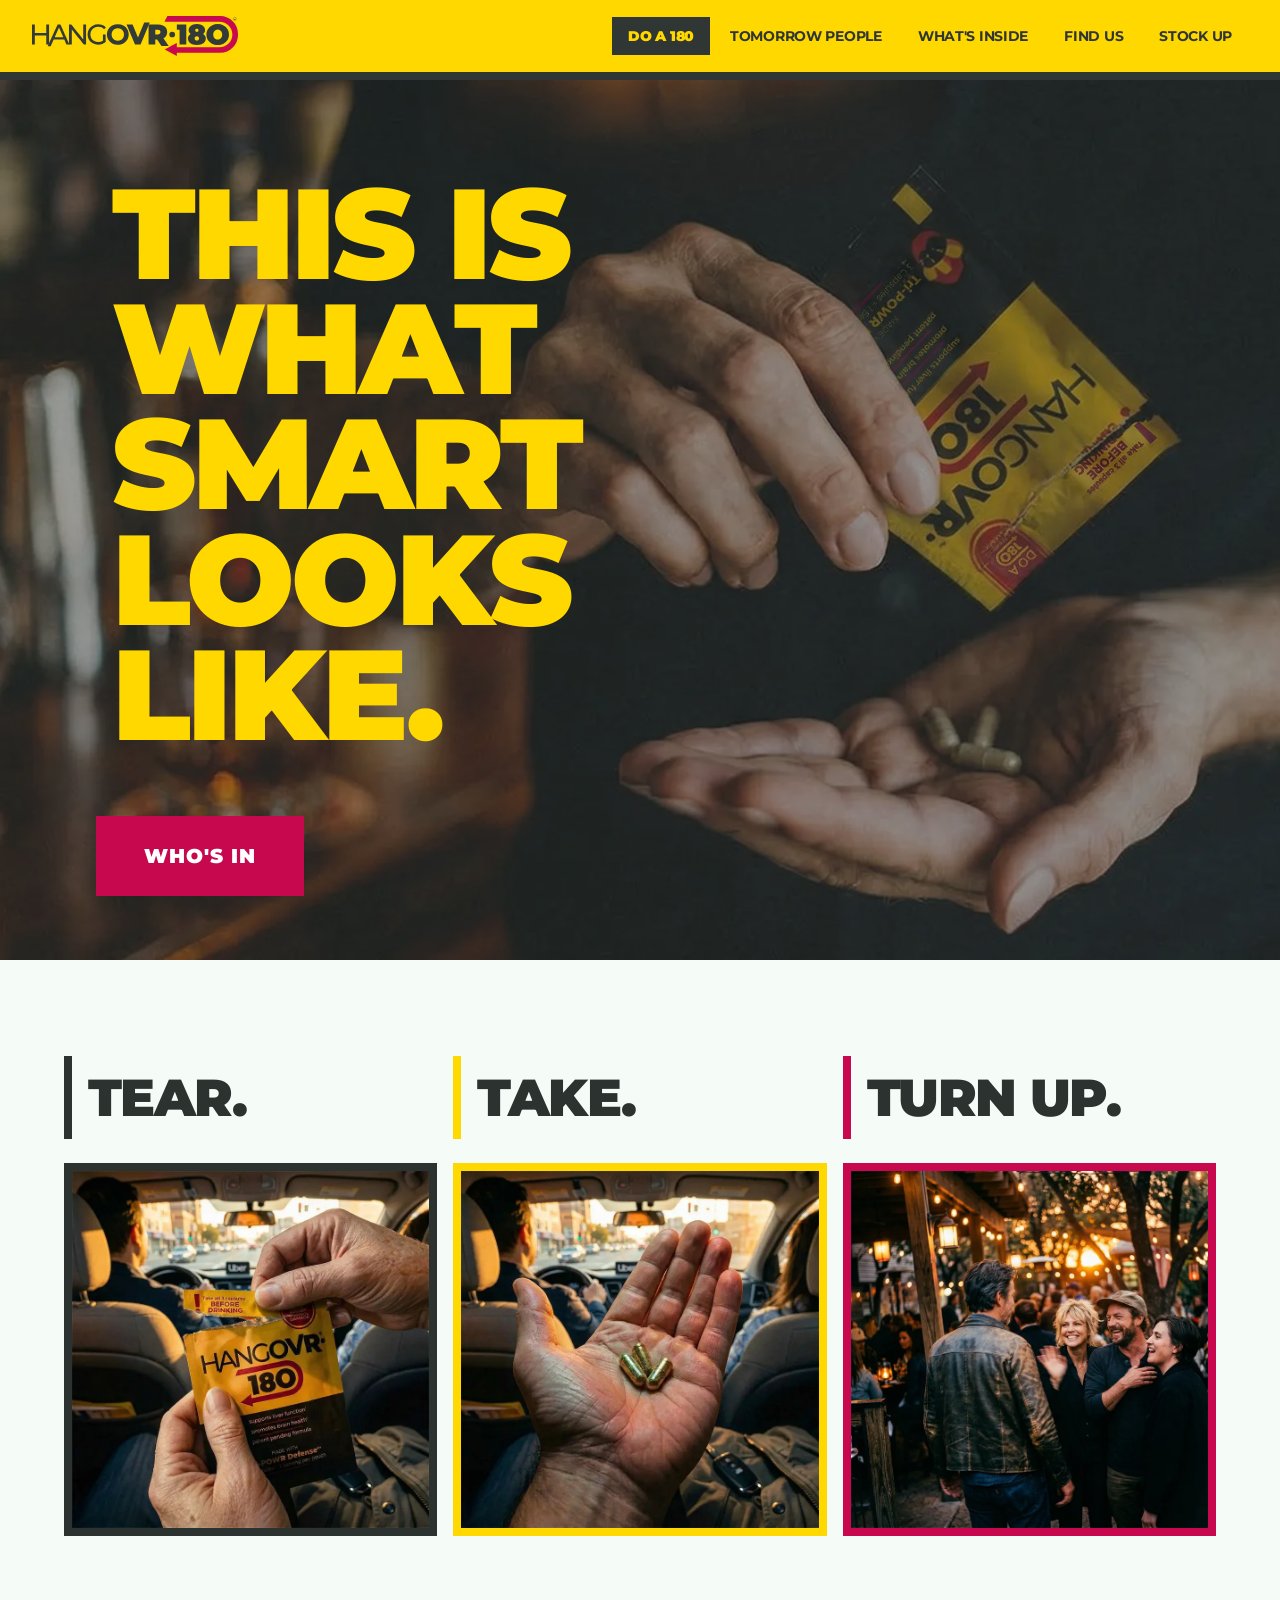
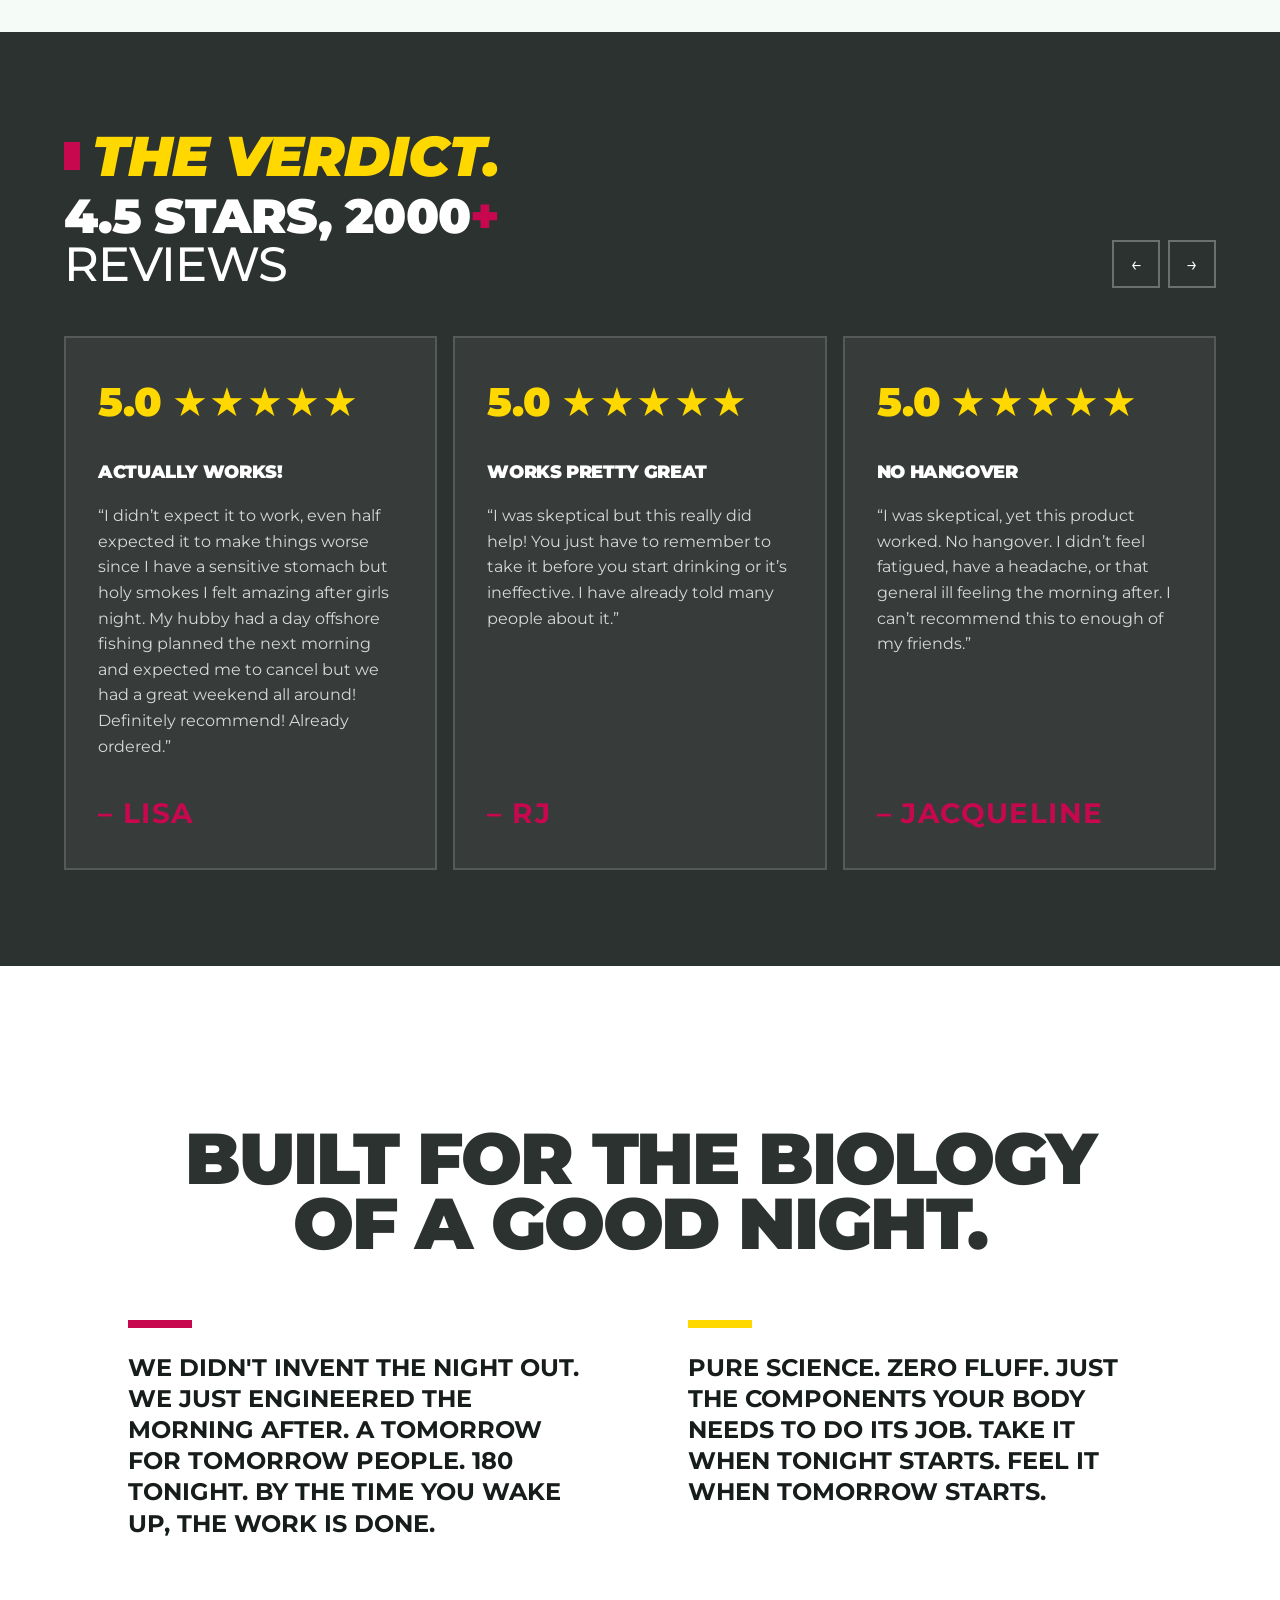
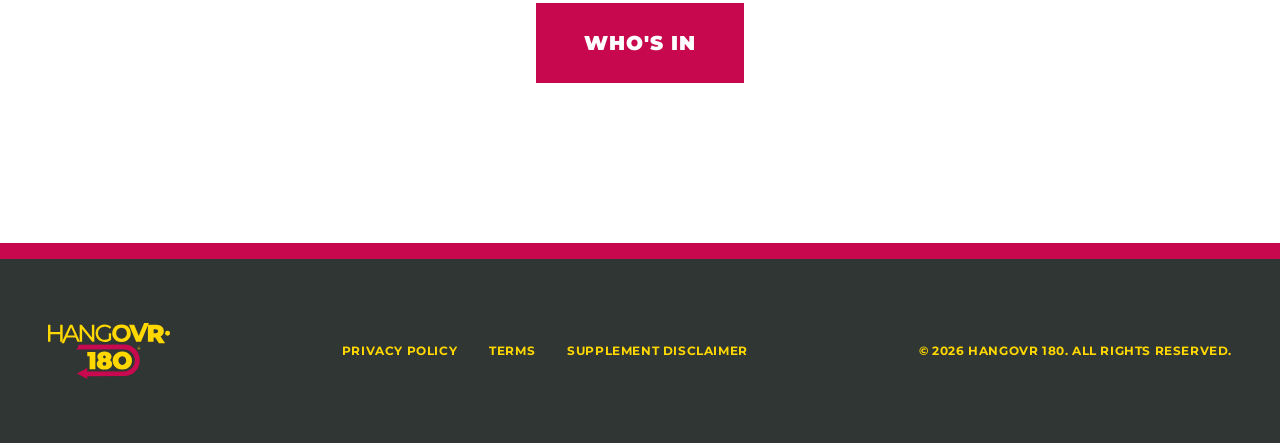
==== commit fc5c2735: "Add files via upload" ====
--- a/doa180.html
+++ b/doa180.html
@@ -7,14 +7,13 @@
 <link href="https://fonts.googleapis.com/css2?family=Montserrat:ital,wght@0,400;0,500;0,700;0,900;1,400;1,700&display=swap" rel="stylesheet"/>
 <link href="global.css" rel="stylesheet"/>
 <style>
-/* Hero — reference implementation for site-wide scaling */
 .hero{position:relative;background:#2c322f;min-height:85vh;display:flex;align-items:center;overflow:hidden}
-.hero__img{position:absolute;inset:0;width:100%;height:100%;object-fit:cover;object-position:center left;opacity:0.55}
+.hero__img{position:absolute;inset:0;width:100%;height:100%;object-fit:cover;opacity:0.55}
 .hero__content{position:relative;z-index:2;width:100%;padding:3rem 2rem;display:flex;flex-direction:column;align-items:flex-start}
 .hero__headline-wrap{max-width:42rem;padding:2rem}
-.hero__headline{font-size:clamp(3.5rem,10vw,7.5rem);font-weight:900;text-transform:uppercase;letter-spacing:-0.03em;line-height:0.9;color:#FFD800}
+.hero__headline{font-size:clamp(3rem,10vw,5rem);font-weight:900;text-transform:uppercase;letter-spacing:-0.03em;line-height:0.9;color:#FFD800}
+.hero__cta{margin-top:2rem;padding-left:2rem}
 
-/* Steps */
 .steps{padding:6rem 2rem;background:#f5fbf6}
 .steps__grid{display:grid;grid-template-columns:1fr;gap:3rem}
 .step__meta{margin-bottom:1.5rem;display:flex;flex-direction:column;align-items:flex-start}
@@ -29,7 +28,6 @@
 .step:nth-child(3) .step__img-wrap{border:8px solid #C7084F}
 .step__img-wrap img{width:100%;height:100%;object-fit:cover}
 
-/* Reviews — stars 2.5rem, rating number, names 1.75rem, overflow fix */
 .reviews{background:#2c322f;padding:6rem 2rem;overflow:hidden}
 .reviews__inner{max-width:80rem;margin:0 auto}
 .reviews__header{display:flex;flex-direction:column;gap:1.5rem;margin-bottom:3rem}
@@ -44,13 +42,12 @@
 .reviews__arrow{width:3rem;height:3rem;border:2px solid rgba(255,255,255,0.3);background:transparent;color:#fff;display:flex;align-items:center;justify-content:center;font-size:1.25rem;cursor:pointer;transition:all 0.2s}
 .reviews__arrow:hover{border-color:#FFD800;color:#FFD800}
 .reviews__track-wrap{overflow:hidden;position:relative}
-.reviews__track{display:flex;gap:1rem;transition:transform 0.5s ease;cursor:grab}
-.reviews__track.is-dragging{cursor:grabbing;transition:none}
+.reviews__track{display:flex;gap:1rem;transition:transform 0.5s ease}
 .review-card{width:85%;border:2px solid rgba(255,255,255,0.15);background:rgba(255,255,255,0.05);padding:2rem;display:flex;flex-direction:column;justify-content:space-between;flex-shrink:0}
-.review-card__stars{margin-bottom:1.5rem;font-size:2.5rem;letter-spacing:0.05em;display:flex;align-items:center;gap:0.15rem;overflow:hidden;flex-wrap:nowrap}
-.review-card__rating{font-size:2.5rem;font-weight:900;color:#FFD800;margin-right:0.35rem;flex-shrink:0}
-.review-card__star--filled{color:#FFD800;flex-shrink:0}
-.review-card__star--empty{color:rgba(255,255,255,0.2);flex-shrink:0}
+.review-card__stars{margin-bottom:1.5rem;font-size:2.5rem;letter-spacing:0;display:flex;align-items:center;gap:0.1rem;overflow:hidden;flex-wrap:nowrap;max-width:100%}
+.review-card__rating{font-size:2.5rem;font-weight:900;color:#FFD800;margin-right:0.5rem}
+.review-card__star--filled{color:#FFD800}
+.review-card__star--empty{color:rgba(255,255,255,0.2)}
 .review-card__title{font-size:1.125rem;font-weight:900;text-transform:uppercase;letter-spacing:-0.02em;color:#fff;margin-bottom:1rem}
 .review-card__body{font-size:1rem;line-height:1.6;color:rgba(255,255,255,0.8);margin-bottom:2rem;flex-grow:1}
 .review-card__name{font-size:1.75rem;font-weight:700;text-transform:uppercase;letter-spacing:0.05em;color:#C7084F}
@@ -58,7 +55,6 @@
 .reviews__dot{width:0.5rem;height:0.5rem;border-radius:50%;background:rgba(255,255,255,0.25);border:none;padding:0;cursor:pointer;transition:background 0.2s}
 .reviews__dot--active{background:#FFD800}
 
-/* Biology */
 .biology{padding:6rem 2rem;background:#ffffff;text-align:center}
 .biology__inner{max-width:64rem;margin:0 auto}
 .biology__headline{font-size:clamp(2.5rem,6vw,4.5rem);font-weight:900;text-transform:uppercase;letter-spacing:-0.03em;color:#2c322f;margin-bottom:4rem;line-height:0.9}
@@ -69,40 +65,26 @@
 .biology__text{font-size:clamp(1.25rem,2.5vw,1.5rem);font-weight:700;line-height:1.3;text-transform:uppercase}
 .biology__cta{text-align:center}
 
-/* Landscape */
 @media(orientation:landscape) and (max-height:500px){
   .hero{min-height:50vh}
   .hero__headline{font-size:clamp(2rem,6vw,3.5rem)}
   .hero__img{object-position:70% center}
 }
-@media(max-width:1023px){
-  .hero__content{padding-bottom:calc(3rem + env(safe-area-inset-bottom, 0px))}
-}
-
-/* 768px — 2-col layouts */
 @media(min-width:768px){
   .reviews__header{flex-direction:row;justify-content:space-between;align-items:flex-end}
   .reviews__arrows{margin-top:0}
   .biology__cols{grid-template-columns:1fr 1fr;gap:6rem}
 }
-
-/* 1024px — steps 3-col */
 @media(min-width:1024px){
   .hero__content{padding:4rem}
   .hero__headline-wrap{padding:2rem 3rem}
+  .hero__headline{font-size:clamp(5rem,10vw,8rem)}
   .steps{padding:6rem 4rem}
   .steps__grid{grid-template-columns:1fr 1fr 1fr;gap:1rem}
   .reviews{padding:6rem 4rem}
+  .review-card{width:calc((100% - 2rem) / 3)}
   .reviews__dots{display:none}
   .biology{padding:10rem 4rem}
-}
-
-/* Reviews: 3-wide at 1200+, 2-wide at 768-1199 on desktop, 1-wide below */
-@media(min-width:1200px){
-  .review-card{width:calc((100% - 2rem) / 3)}
-}
-@media(min-width:768px) and (max-width:1199px){
-  .review-card{width:calc((100% - 1rem) / 2)}
 }
 </style>
 </head>
@@ -118,11 +100,18 @@
   </div>
   <button class="nav__mobile-btn" aria-label="Open menu" onclick="document.getElementById('mm').classList.toggle('is-open');var o=document.getElementById('mm').classList.contains('is-open');this.setAttribute('aria-label',o?'Close menu':'Open menu')"><svg width="28" height="28" viewBox="0 0 24 24" fill="none" stroke="currentColor" stroke-width="2.5" stroke-linecap="round"><line x1="3" y1="6" x2="21" y2="6"/><line x1="3" y1="12" x2="21" y2="12"/><line x1="3" y1="18" x2="21" y2="18"/></svg></button>
 </nav>
-<div id="mm" class="mobile-menu"><a href="index.html">HOME</a><span class="mobile-menu__sub"></span><a href="doa180.html">DO A 180</a><span class="mobile-menu__sub">How does it work?</span><a href="whos-in.html">TOMORROW PEOPLE</a><span class="mobile-menu__sub">Who is it for?</span><a href="inside.html">WHAT'S INSIDE</a><span class="mobile-menu__sub">Ingredients</span><a href="find-us.html">FIND US</a><span class="mobile-menu__sub">Store finder</span><a href="stock-up.html">STOCK UP</a><span class="mobile-menu__sub">Check out the shop</span></div>
+<div id="mm" class="mobile-menu">
+  <a href="index.html">HOME</a><span class="mobile-menu__sub"></span>
+  <a href="doa180.html">DO A 180</a><span class="mobile-menu__sub">How does it work?</span>
+  <a href="whos-in.html">TOMORROW PEOPLE</a><span class="mobile-menu__sub">Who is it for?</span>
+  <a href="inside.html">WHAT'S INSIDE</a><span class="mobile-menu__sub">Ingredients</span>
+  <a href="find-us.html">FIND US</a><span class="mobile-menu__sub">Store finder</span>
+  <a href="stock-up.html">STOCK UP</a><span class="mobile-menu__sub">Check out the shop</span>
+</div>
 <main>
 <section class="hero">
   <picture><source media="(max-width:767px)" srcset="images/hero-doa180-mobile-portrait.webp"/><source media="(max-width:1023px) and (orientation:landscape)" srcset="images/hero-doa180-mobile-landscape.webp"/><img src="images/hero-doa180-desktop.webp" alt="Man holding HANGOVR 180 pouch at a bar" class="hero__img"/></picture>
-  <div class="hero__content"><div class="hero__headline-wrap"><h1 class="hero__headline">THIS IS WHAT<br/>SMART LOOKS LIKE.</h1></div></div>
+  <div class="hero__content"><div class="hero__headline-wrap"><h1 class="hero__headline">THIS IS WHAT<br/>SMART LOOKS LIKE.</h1></div><div class="hero__cta"><a href="whos-in.html" class="btn-cta-dark">WHO'S IN</a></div></div>
 </section>
 <section class="steps"><div class="steps__grid">
   <div class="step"><div class="step__meta"><h3 class="step__title">TEAR.</h3></div><div class="step__img-wrap"><img src="images/step-tear.webp" alt="Hands tearing open a HANGOVR 180 sachet" loading="lazy"/></div></div>
@@ -134,7 +123,7 @@
     <div class="reviews__header-left"><div class="reviews__verdict"><div class="reviews__verdict-accent"></div><span class="reviews__verdict-text">THE VERDICT.</span></div><div class="reviews__stats"><span style="color:#fff">4.5 STARS, 2000</span><span class="reviews__stats-red">+</span><br/><span class="reviews__stats-white">REVIEWS</span></div></div>
     <div class="reviews__arrows"><button class="reviews__arrow" id="rev-prev" aria-label="Previous reviews">&larr;</button><button class="reviews__arrow" id="rev-next" aria-label="Next reviews">&rarr;</button></div>
   </div>
-  <div class="reviews__track-wrap"><div class="reviews__track" id="reviews-track" tabindex="0"></div></div>
+  <div class="reviews__track-wrap"><div class="reviews__track" id="reviews-track"></div></div>
   <div class="reviews__dots" id="reviews-dots"></div>
 </div></section>
 <section class="biology"><div class="biology__inner">
@@ -154,7 +143,7 @@
   for(var i=0;i<reviews.length;i++){var r=reviews[i],stars='';for(var s=0;s<5;s++){stars+=s<r.rating?'<span class="review-card__star--filled">&#9733;</span>':'<span class="review-card__star--empty">&#9734;</span>';}html+='<div class="review-card"><div><div class="review-card__stars"><span class="review-card__rating">'+r.rating+'.0</span>'+stars+'</div><h4 class="review-card__title">'+r.title+'</h4><p class="review-card__body">\u201C'+r.review+'\u201D</p></div><p class="review-card__name">\u2013 '+r.name.toUpperCase()+'</p></div>';}
   track.innerHTML=html;
   var pos=0,autoTimer;
-  function getPerPage(){var w=window.innerWidth;return w>=1200?3:w>=768?2:1}
+  function getPerPage(){return window.innerWidth>=1024?3:1}
   function totalPages(){return Math.ceil(reviews.length/getPerPage())}
   function buildDots(){var tp=totalPages(),d='';for(var i=0;i<tp;i++)d+='<button class="reviews__dot'+(i===pos?' reviews__dot--active':'')+'" data-page="'+i+'" aria-label="Page '+(i+1)+'"></button>';dotsWrap.innerHTML=d;var btns=dotsWrap.querySelectorAll('.reviews__dot');for(var b=0;b<btns.length;b++)btns[b].addEventListener('click',function(){pos=parseInt(this.getAttribute('data-page'));slide();updateDots();resetAuto()})}
   function updateDots(){var d=dotsWrap.querySelectorAll('.reviews__dot');for(var i=0;i<d.length;i++)d[i].classList.toggle('reviews__dot--active',i===pos)}
@@ -164,17 +153,9 @@
   function resetAuto(){clearInterval(autoTimer);autoTimer=setInterval(next,60000)}
   document.getElementById('rev-next').addEventListener('click',function(){next();resetAuto()});
   document.getElementById('rev-prev').addEventListener('click',function(){prev();resetAuto()});
-  // Touch swipe
   var startX=0,isDragging=false;
   track.addEventListener('touchstart',function(e){startX=e.touches[0].clientX;isDragging=true},{passive:true});
   track.addEventListener('touchend',function(e){if(!isDragging)return;isDragging=false;var d=startX-e.changedTouches[0].clientX;if(Math.abs(d)>50){d>0?next():prev();resetAuto()}},{passive:true});
-  // Mouse drag
-  var mouseDown=false,mouseStartX=0;
-  track.addEventListener('mousedown',function(e){mouseDown=true;mouseStartX=e.clientX;track.classList.add('is-dragging');e.preventDefault()});
-  document.addEventListener('mousemove',function(e){if(!mouseDown)return;e.preventDefault()});
-  document.addEventListener('mouseup',function(e){if(!mouseDown)return;mouseDown=false;track.classList.remove('is-dragging');var d=mouseStartX-e.clientX;if(Math.abs(d)>50){d>0?next():prev();resetAuto()}});
-  // Arrow keys
-  track.addEventListener('keydown',function(e){if(e.key==='ArrowRight'){next();resetAuto();e.preventDefault()}else if(e.key==='ArrowLeft'){prev();resetAuto();e.preventDefault()}});
   window.addEventListener('resize',function(){if(pos>=totalPages())pos=0;buildDots();slide()});
   buildDots();autoTimer=setInterval(next,60000);
 })();
--- a/global.css
+++ b/global.css
@@ -1,4 +1,4 @@
-/* HANGOVR 180 — Global Styles (v4.4) */
+/* HANGOVR 180 — Global Styles (v4.3) */
 
 *,*::before,*::after{box-sizing:border-box;margin:0;padding:0}
 html{scroll-behavior:smooth}
@@ -29,26 +29,22 @@
 .mobile-menu__sub{display:block;font-size:0.75rem;font-weight:500;color:rgba(255,216,0,0.6);text-transform:none;letter-spacing:0;padding-bottom:1rem;border-bottom:4px solid rgba(255,216,0,0.2)}
 .mobile-menu a:last-of-type + .mobile-menu__sub{border-bottom:none}
 
-/* CTA on LIGHT backgrounds */
+/* Buttons — CTA on LIGHT backgrounds */
 .btn-cta-light{background:#C7084F;color:#fff;padding:1.5rem 3rem;font-size:1.25rem;font-weight:900;text-transform:uppercase;letter-spacing:0.05em;border-radius:0;display:inline-block;text-align:center;white-space:nowrap;border:none;cursor:pointer;font-family:'Montserrat',sans-serif}
 .btn-cta-light:hover{background:#303633;color:#FFD800}
 
-/* CTA on DARK backgrounds */
+/* Buttons — CTA on DARK backgrounds */
 .btn-cta-dark{background:#C7084F;color:#fff;padding:1.5rem 3rem;font-size:1.25rem;font-weight:900;text-transform:uppercase;letter-spacing:0.05em;border-radius:0;display:inline-block;text-align:center;white-space:nowrap;border:none;cursor:pointer;font-family:'Montserrat',sans-serif}
 .btn-cta-dark:hover{background:#FFD800;color:#303633}
 
-/* Signup buttons (dark/yellow default) */
-.btn-signup{background:#303633;color:#FFD800;padding:1.5rem 3rem;font-size:1.25rem;font-weight:900;text-transform:uppercase;letter-spacing:0.05em;border-radius:0;display:inline-block;text-align:center;white-space:nowrap;border:none;cursor:pointer;font-family:'Montserrat',sans-serif}
-.btn-signup:hover{background:#C7084F;color:#fff}
-
-/* Card buttons (dark/yellow default, full-width) */
-.card__btn{background:#303633;color:#FFD800;width:100%;padding:1.25rem;font-size:1rem;font-weight:900;text-transform:uppercase;letter-spacing:0.05em;border:none;cursor:pointer;font-family:'Montserrat',sans-serif;text-align:center;min-height:48px}
-.card__btn:hover{background:#C7084F;color:#fff}
+/* Card buttons (full-width, on light backgrounds) */
+.card__btn{background:#C7084F;color:#fff;width:100%;padding:1.25rem;font-size:1rem;font-weight:900;text-transform:uppercase;letter-spacing:0.05em;border:none;cursor:pointer;font-family:'Montserrat',sans-serif;text-align:center;min-height:48px}
+.card__btn:hover{background:#303633;color:#FFD800}
 
 /* Footer */
 .footer{background:#303633;border-top:16px solid #C7084F;padding:3rem 1.5rem;display:flex;flex-direction:column;align-items:center;gap:2rem}
 .footer__brand{display:flex;align-items:center}
-.footer__logo-img{height:7rem;width:auto}
+.footer__logo-img{height:3.5rem;width:auto}
 .footer__links{display:flex;flex-wrap:wrap;justify-content:center;gap:2rem}
 .footer__links a{font-size:0.875rem;font-weight:700;text-transform:uppercase;letter-spacing:0.05em;color:#FFD800}
 .footer__links a:hover{text-decoration:underline;text-decoration-thickness:4px}
@@ -61,9 +57,9 @@
   .footer{flex-direction:row;justify-content:space-between;align-items:center;padding:4rem 3rem}
   .footer__links a{font-size:0.75rem}
 
-  /* Nav clarifier tooltips — 0.5s delay, fade in */
+  /* Nav clarifier tooltips */
   .nav__link{overflow:visible}
-  .nav__clarifier{display:block;position:absolute;top:100%;left:50%;transform:translateX(-50%);white-space:nowrap;font-size:0.6875rem;font-weight:500;text-transform:none;letter-spacing:0;color:#303633;background:#fff;padding:0.25rem 0.75rem;z-index:10;margin-top:0.25rem;opacity:0;pointer-events:none;transition:opacity 0.3s ease 0.5s}
-  .nav__link:hover .nav__clarifier{opacity:1}
-  .nav__link--active .nav__clarifier{color:#303633;background:#fff}
+  .nav__clarifier{display:none;position:absolute;top:100%;left:50%;transform:translateX(-50%);white-space:nowrap;font-size:0.6875rem;font-weight:500;text-transform:none;letter-spacing:0;color:#303633;background:#FFD800;padding:0.25rem 0.5rem;z-index:10;margin-top:0.125rem}
+  .nav__link:hover .nav__clarifier{display:block}
+  .nav__link--active .nav__clarifier{color:#FFD800;background:#303633}
 }
